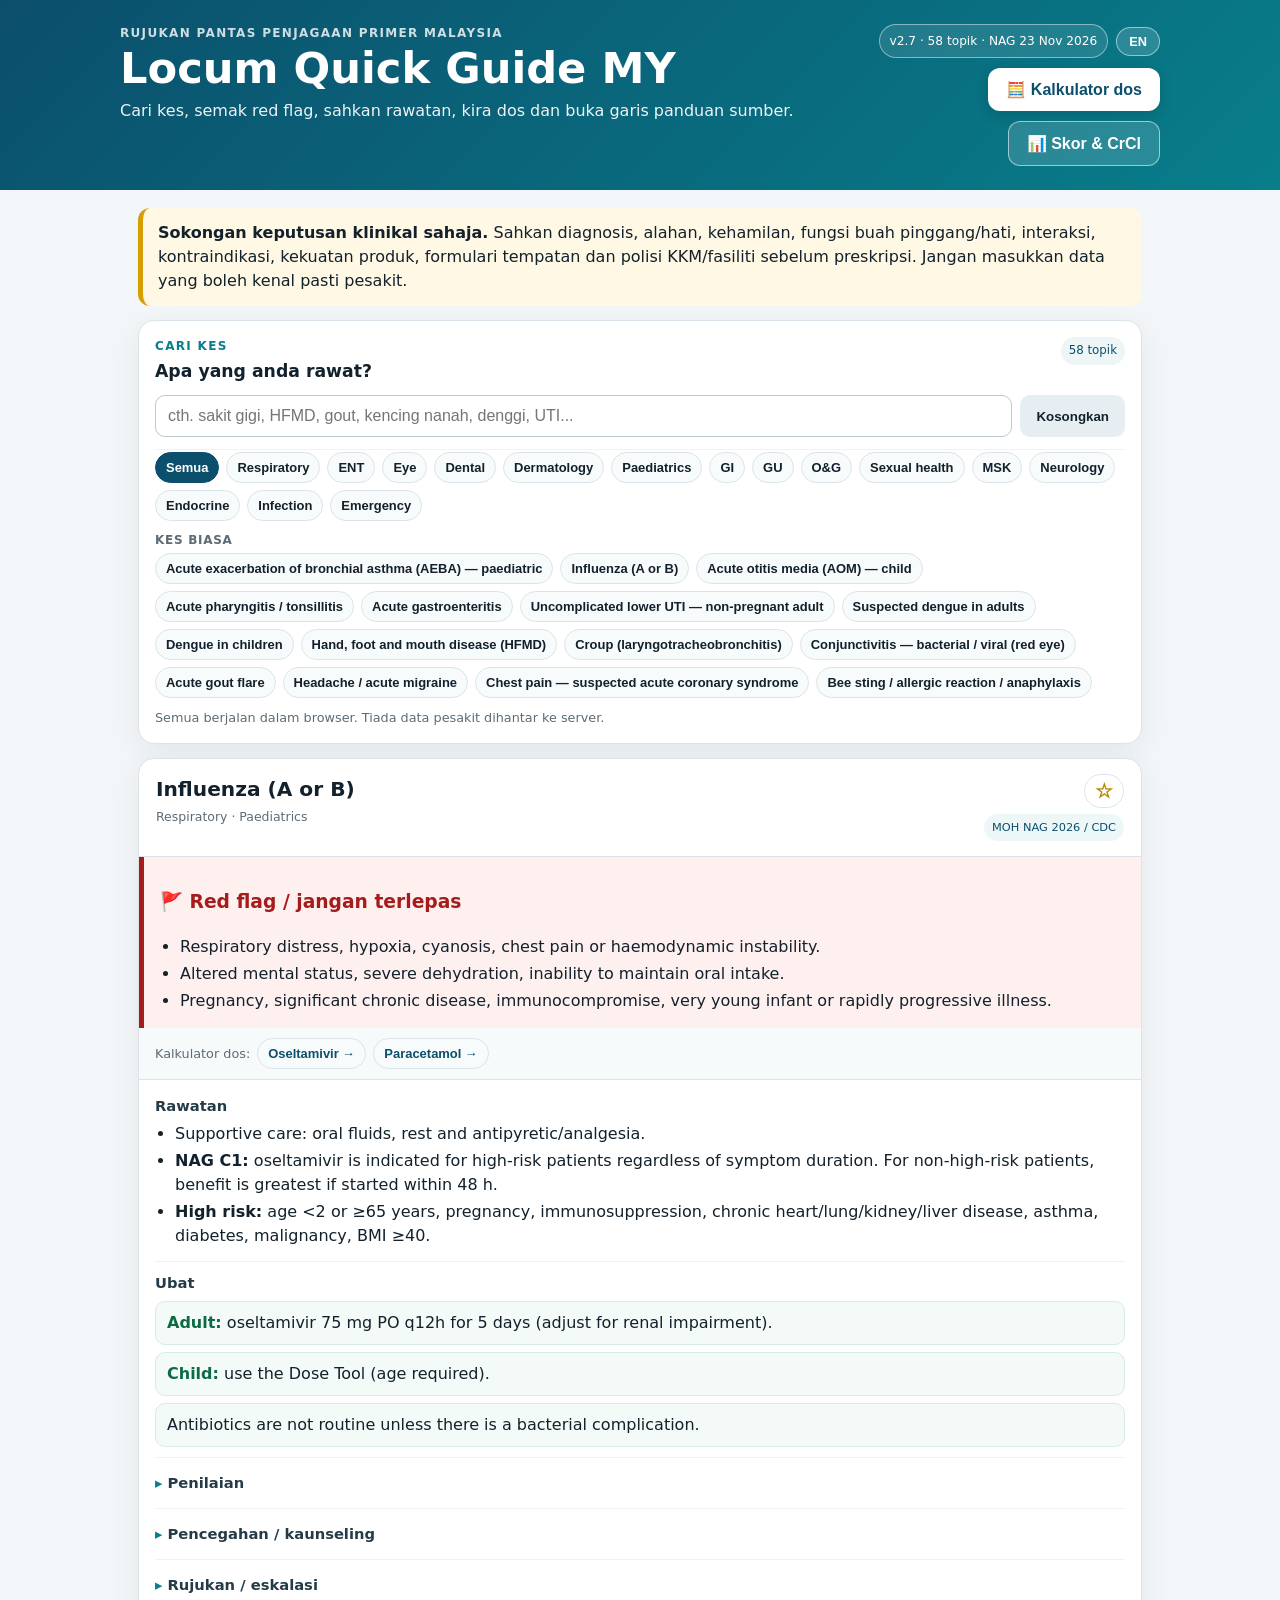
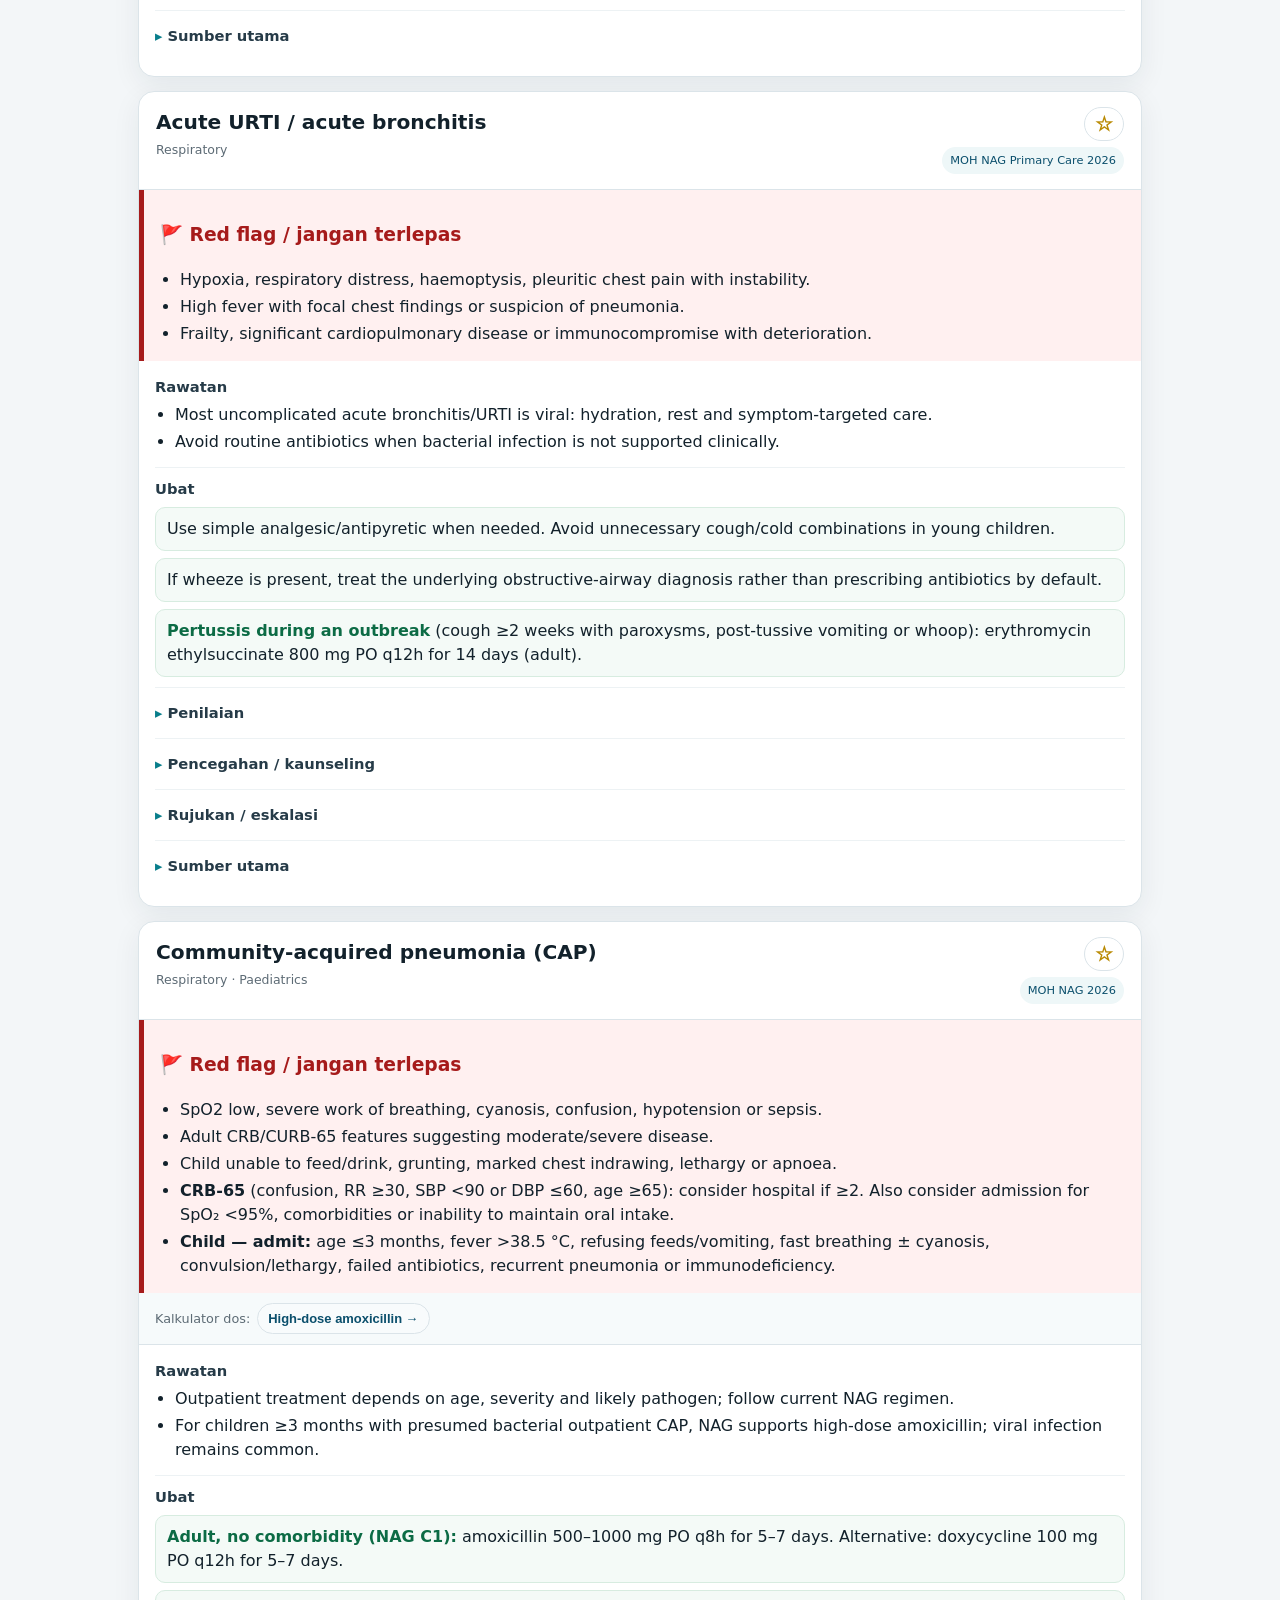
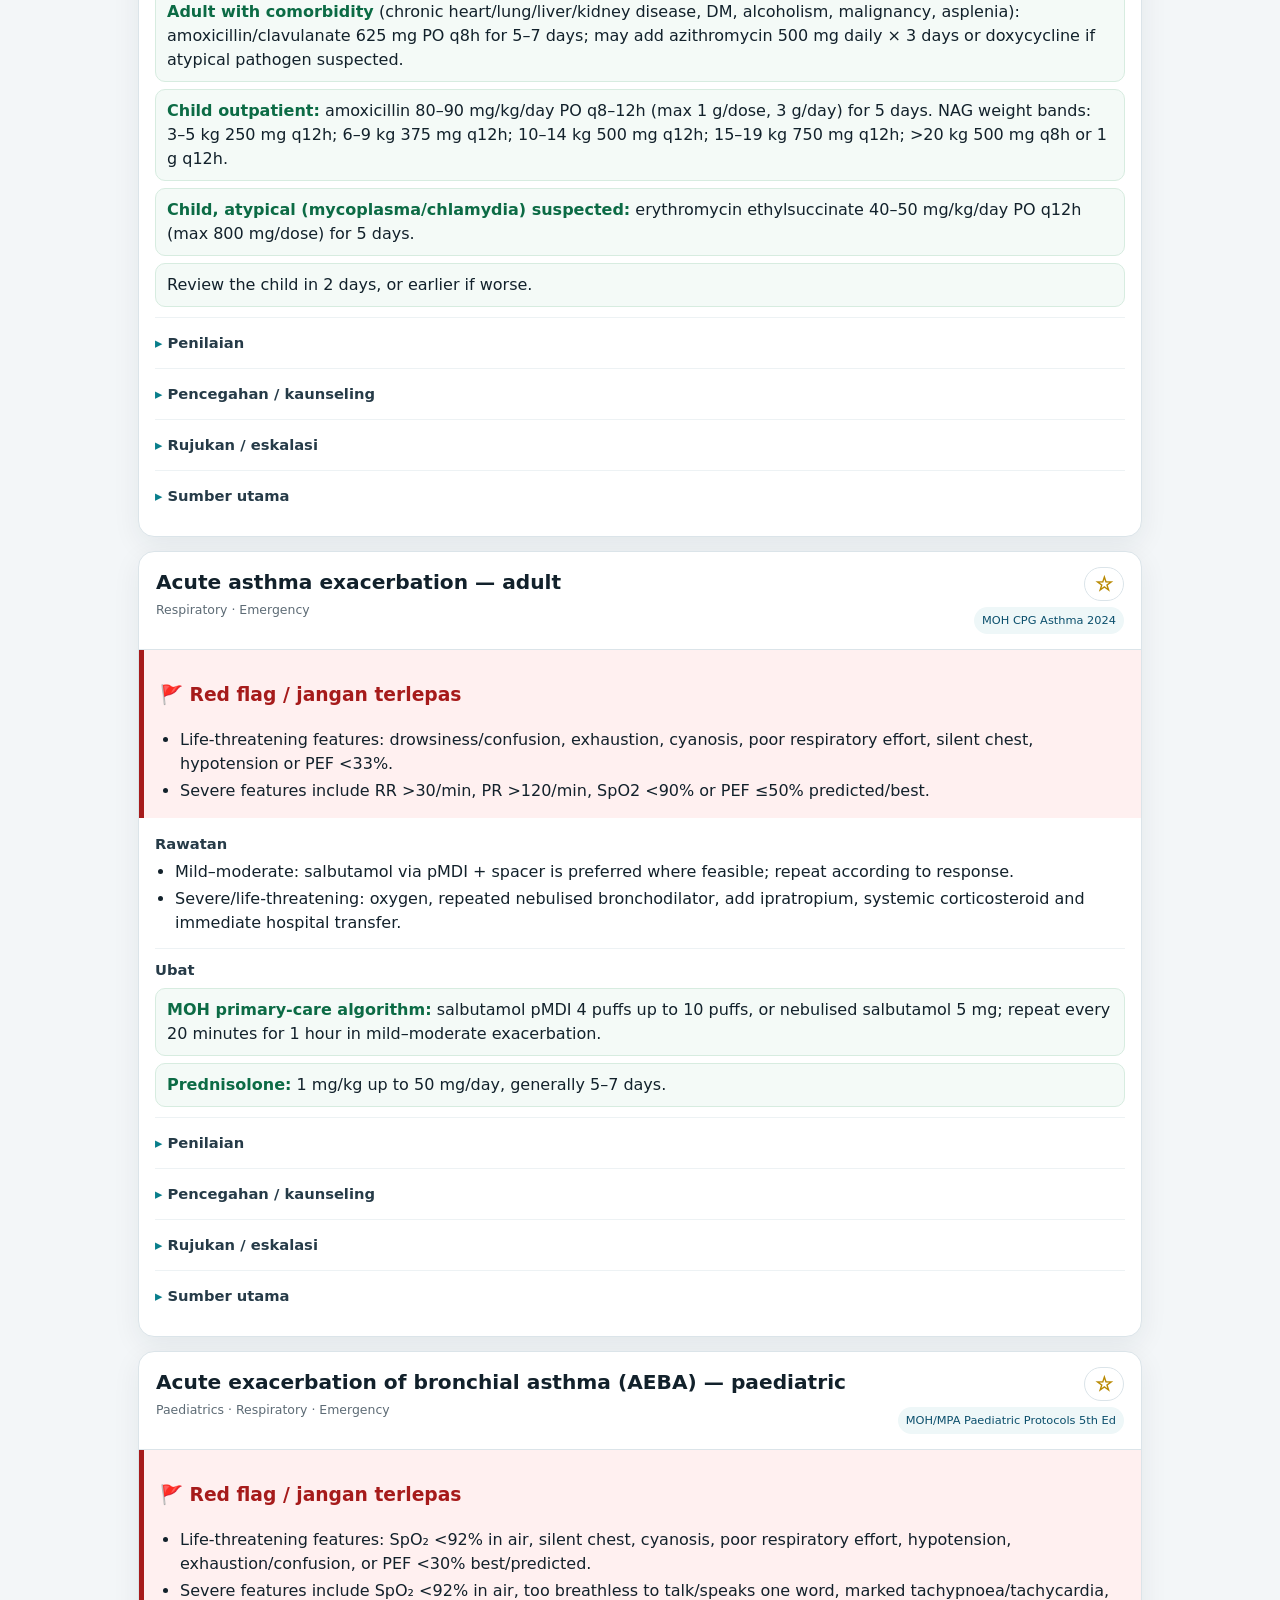
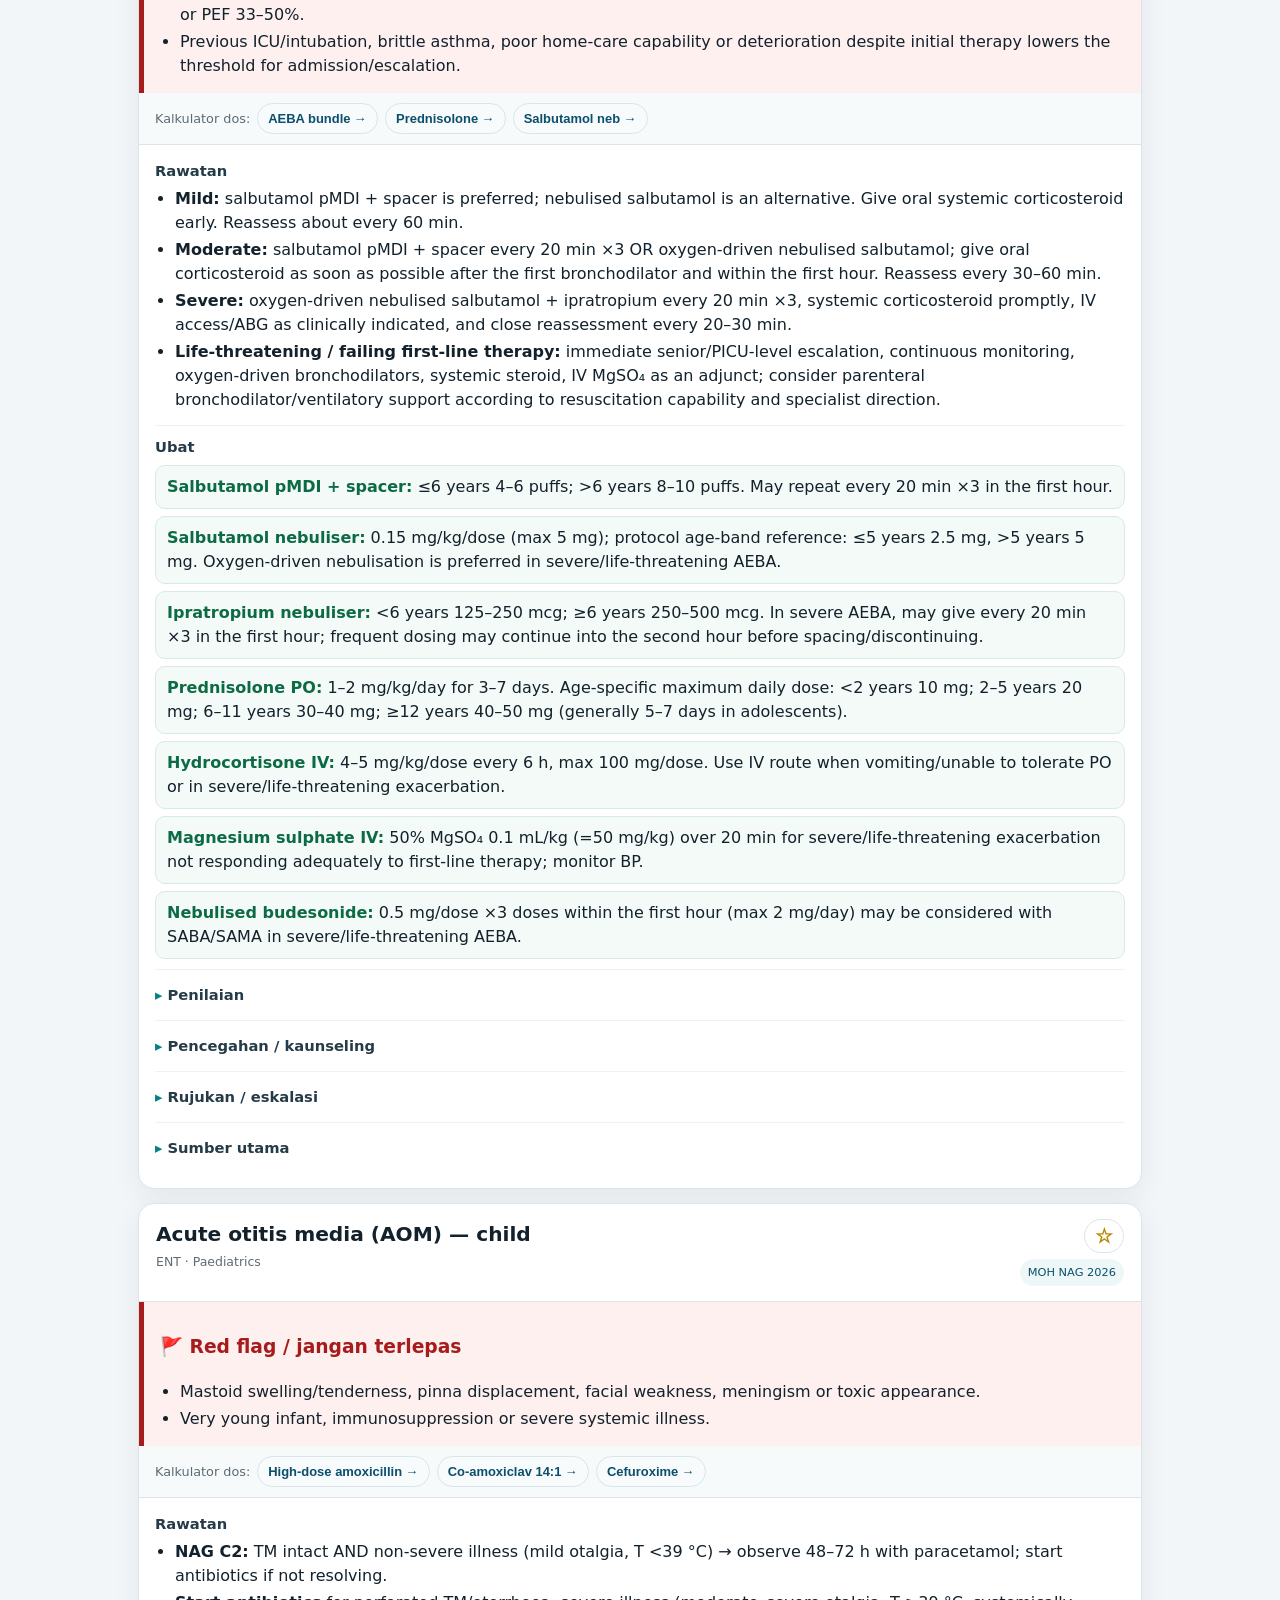
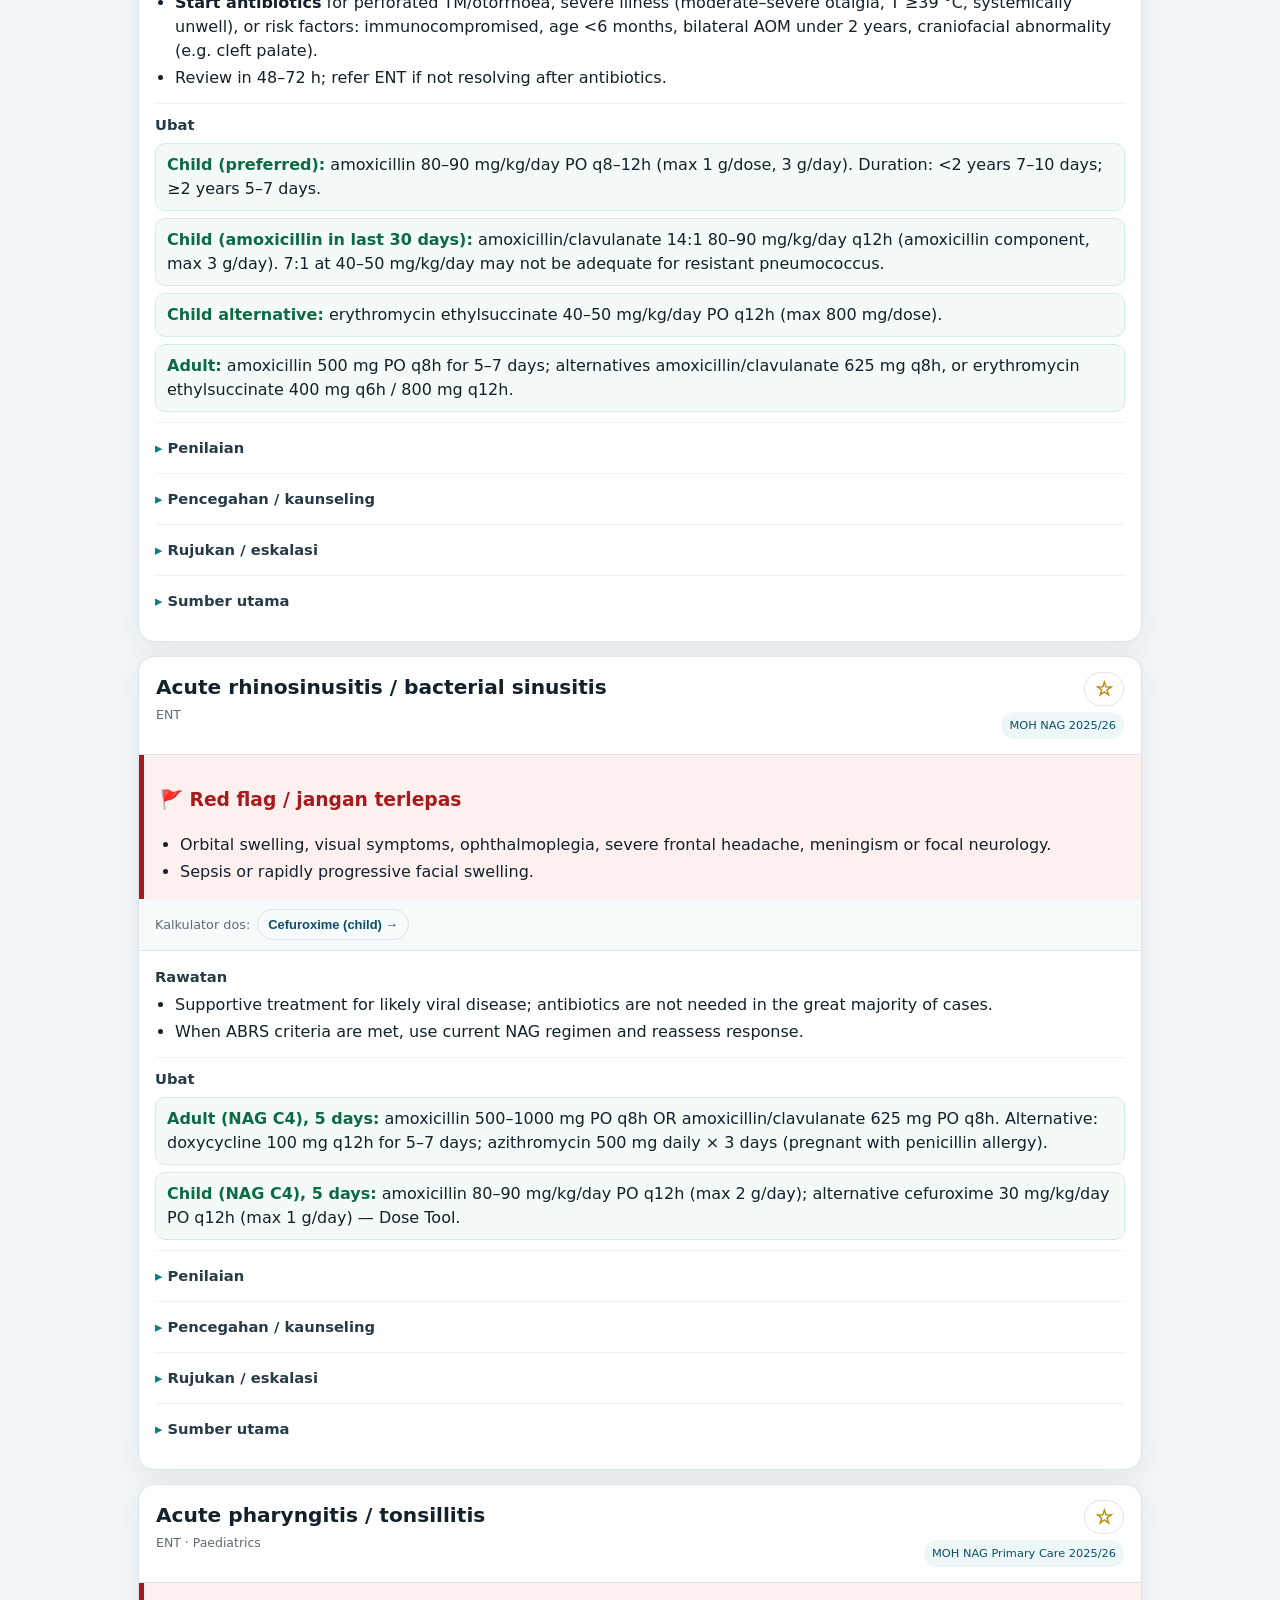
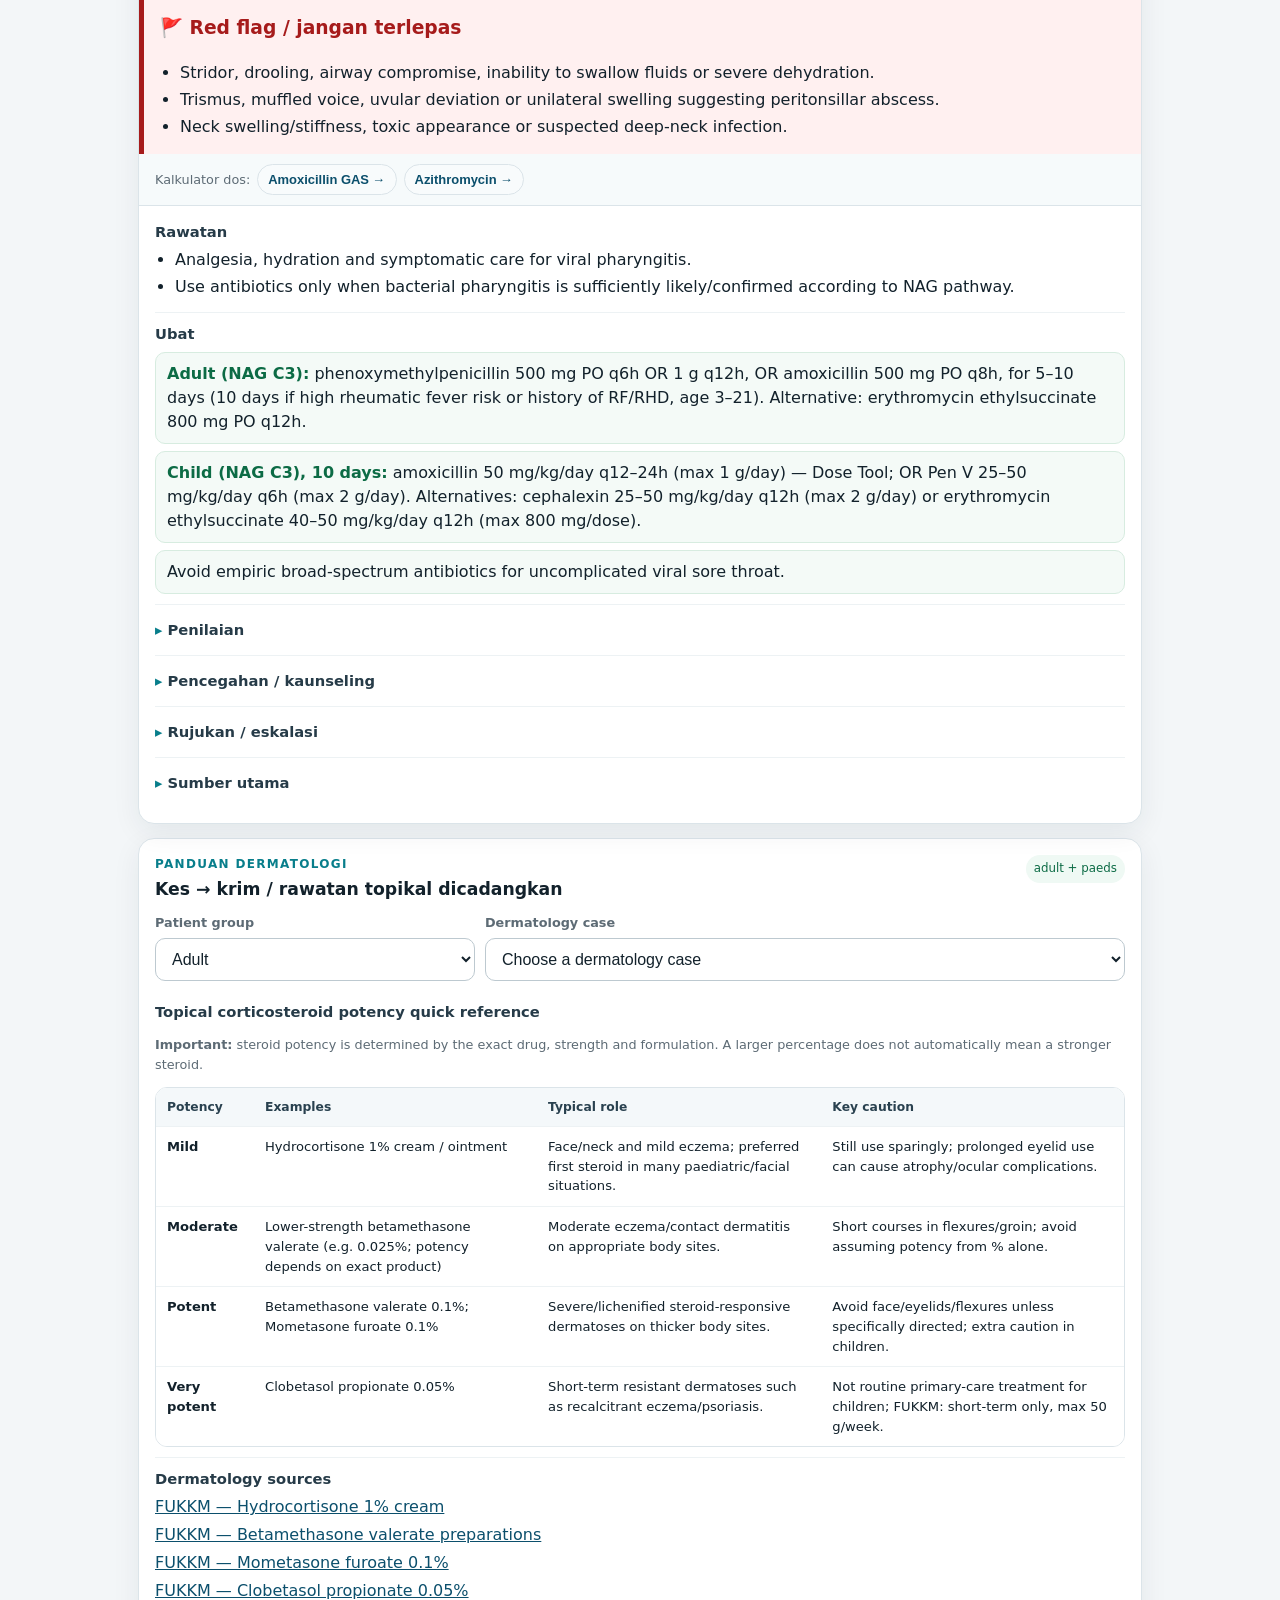
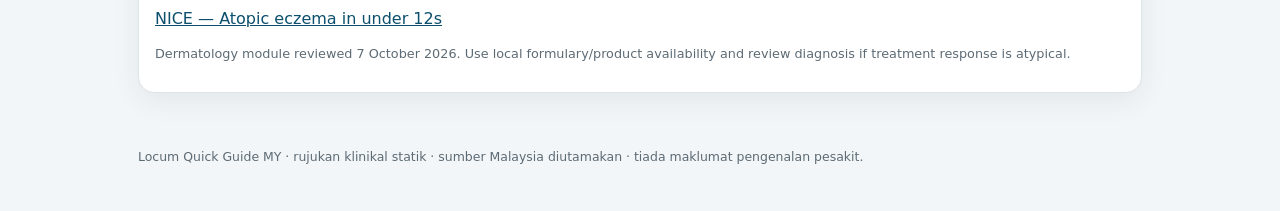
==== index.html @ e407f00e "v2.7: NAG re-check, 8 new topics, copy Rx, scores/CrCl, BM/EN, favourites - Re-check 15 older infect" ====
<!doctype html>
<html lang="en">
<head>
  <meta charset="utf-8" />
  <meta name="viewport" content="width=device-width,initial-scale=1,viewport-fit=cover" />
  <meta name="theme-color" content="#0b4f6c" />
  <title>Locum Quick Guide MY</title>
  <link rel="manifest" href="manifest.webmanifest" />
  <link rel="icon" href="icon.svg" type="image/svg+xml" />
  <link rel="apple-touch-icon" href="icon.svg" />
  <link rel="stylesheet" href="styles.css?v=2.7" />
</head>
<body>
  <header class="topbar">
    <div>
      <p class="eyebrow" data-i18n="eyebrow">Malaysia primary-care quick reference</p>
      <h1>Locum Quick Guide MY</h1>
      <p class="subtitle" data-i18n="subtitle">Search a case, scan red flags, confirm treatment, calculate selected doses, and open the source guideline.</p>
    </div>
    <div class="topbar-side">
      <div class="badge-row"><span class="review-badge" id="versionBadge">v2.7 · NAG-checked 23 Nov 2026</span><button id="langToggle" class="lang-toggle" type="button" data-i18n-aria="langLabel">EN</button></div>
      <button id="doseToggle" class="dose-toggle" type="button" aria-expanded="false" aria-controls="doseTools">🧮 Dose calculator</button>
      <button id="scoreToggle" class="dose-toggle secondary" type="button" aria-expanded="false" aria-controls="scoreTools">📊 Scores &amp; CrCl</button>
    </div>
  </header>

  <main class="shell">
    <section id="doseTools" class="tool-card hidden" aria-label="Dose calculators">
      <div class="section-title-row">
        <div>
          <p class="section-kicker" data-i18n="doseKicker">Dose tools</p>
          <h2 data-i18n="doseTitle">Selected paediatric / emergency calculators</h2>
        </div>
        <span class="safe-badge" data-i18n="diagLinked">diagnosis-linked</span>
      </div>

      <div class="tool-grid">
        <label>
          <span data-i18n="calculator">Calculator</span>
          <select id="doseToolSelect">
            <option value="" data-i18n="chooseCalc">Choose a calculator</option>
            <option value="paracetamol">Paracetamol — child</option>
            <option value="paracetamol-dengue">Paracetamol — child with dengue (10 mg/kg)</option>
            <option value="ibuprofen">Ibuprofen — child</option>
            <option value="oseltamivir">Oseltamivir treatment</option>
            <option value="adrenaline">IM adrenaline — anaphylaxis</option>
            <option value="amoxicillin-high">High-dose amoxicillin — AOM/CAP</option>
            <option value="coamox14">Co-amoxiclav 14:1 — AOM/selected paediatric pathways</option>
            <option value="augmentin228">Augmentin 228 mg/5 mL (200/28.5) — 7:1</option>
            <option value="coamox7">Co-amoxiclav 7:1 — selected paediatric pathways</option>
            <option value="amox-gas">Amoxicillin — GAS pharyngitis</option>
            <option value="azithro5">Azithromycin — 5-day paediatric regimen</option>
            <option value="cefuroxime">Cefuroxime — AOM/rhinosinusitis child</option>
            <option value="cephalexin">Cephalexin — paediatric UTI/SSTI</option>
            <option value="nitrofurantoin-uti">Nitrofurantoin — paediatric lower UTI</option>
            <option value="cloxacillin-ssti">Cloxacillin — mild paediatric SSTI</option>
            <option value="acyclovir-varicella">Acyclovir — paediatric varicella</option>
            <option value="dexamethasone-croup">Dexamethasone — croup</option>
            <option value="aeba-bundle">AEBA paediatric — full emergency dose bundle</option>
            <option value="prednisolone-asthma">Prednisolone — acute paediatric asthma</option>
            <option value="hydrocortisone-iv-asthma">Hydrocortisone IV — severe AEBA</option>
            <option value="salbutamol-neb">Salbutamol nebuliser — acute paediatric asthma</option>
            <option value="ipratropium-neb-asthma">Ipratropium nebuliser — severe AEBA</option>
            <option value="magnesium-iv-asthma">Magnesium sulphate IV — severe AEBA</option>
            <option value="budesonide-neb-asthma">Budesonide nebuliser — severe AEBA adjunct</option>
            <option value="ors-plan-b">ORS Plan B — some dehydration</option>
            <option value="maintenance-fluid">Maintenance fluid — Holliday-Segar</option>
            <option value="maintenance-deficit">Maintenance + dehydration deficit</option>
          </select>
        </label>
        <label>
          <span data-i18n="age">Age (years)</span>
          <input id="ageInput" type="number" min="0" step="0.01" inputmode="decimal" placeholder="e.g. 6 or 0.5" data-i18n-ph="agePh" />
        </label>
        <label>
          <span data-i18n="weight">Weight (kg)</span>
          <input id="weightInput" type="number" min="0" step="0.1" inputmode="decimal" placeholder="e.g. 15" data-i18n-ph="weightPh" />
        </label>
        <label>
          <span data-i18n="liquid">Other strength — active drug (mg / 5 mL)</span>
          <input id="concentrationInput" type="number" min="0" step="0.1" inputmode="decimal" placeholder="optional" data-i18n-ph="optional" />
        </label>
        <label>
          <span data-i18n="dehyd">Dehydration (%)</span>
          <input id="dehydrationInput" type="number" min="0" max="15" step="0.5" inputmode="decimal" placeholder="fluid deficit only" data-i18n-ph="dehydPh" />
        </label>
      </div>
      <div id="dosePanel" class="dose-panel hidden" aria-live="polite"></div>
      <p class="small tool-note" data-i18n="toolNote"></p>
    </section>

    <section id="scoreTools" class="tool-card hidden" aria-label="Scores and renal function"></section>

    <section class="warning">
      <strong data-i18n="warnTitle">Clinician decision-support only.</strong>
      <span data-i18n="warnBody">Verify diagnosis, allergy, pregnancy, renal/hepatic function, interactions, contraindications, product strength, local formulary and current MOH/facility policy before prescribing. Do not enter patient-identifiable data.</span>
    </section>

    <section class="search-card">
      <div class="section-title-row">
        <div>
          <p class="section-kicker" data-i18n="finderKicker">Case finder</p>
          <h2 data-i18n="finderTitle">What are you treating?</h2>
        </div>
        <span id="topicCount" class="count-badge"></span>
      </div>

      <div class="search-row">
        <input id="searchInput" type="search" autocomplete="off"
          placeholder="e.g. sakit gigi, HFMD, gout, kencing nanah, denggi, UTI..." data-i18n-ph="searchPh" />
        <button id="clearBtn" type="button" data-i18n="clear">Clear</button>
      </div>

      <div id="categoryFilters" class="chips category-chips" aria-label="Clinical categories"></div>
      <div id="favRow" class="chip-row hidden"><p class="row-label" data-i18n="favs">⭐ Favourites</p><div id="favChips" class="chips"></div></div>
      <div id="recentRow" class="chip-row hidden"><p class="row-label" data-i18n="recent">🕘 Recently viewed</p><div id="recentChips" class="chips"></div></div>
      <div class="chip-row"><p class="row-label" data-i18n="common">Common cases</p><div id="quickChips" class="chips" aria-label="Common cases"></div></div>
      <p class="privacy-note" data-i18n="privacy">Everything runs in the browser. No patient data is sent to a server.</p>
    </section>

    <section id="results" class="results results-top" aria-live="polite"></section>


    <section class="tool-card">
      <div class="section-title-row">
        <div>
          <p class="section-kicker" data-i18n="dermKicker">Dermatology quick guide</p>
          <h2 data-i18n="dermTitle">Case → suggested cream / topical treatment</h2>
        </div>
        <span class="safe-badge">adult + paeds</span>
      </div>

      <div class="derm-grid">
        <label>
          Patient group
          <select id="dermAgeGroup">
            <option value="adult">Adult</option>
            <option value="child">Paediatric</option>
          </select>
        </label>
        <label>
          Dermatology case
          <select id="dermCaseSelect">
            <option value="">Loading cases…</option>
          </select>
        </label>
      </div>

      <div id="dermAdvice" class="dose-panel hidden" aria-live="polite"></div>

      <div class="block">
        <h3>Topical corticosteroid potency quick reference</h3>
        <p class="small"><strong>Important:</strong> steroid potency is determined by the exact drug, strength and formulation. A larger percentage does not automatically mean a stronger steroid.</p>
        <div id="steroidPotencyTable"></div>
      </div>

      <div class="source-list derm-sources">
        <h3>Dermatology sources</h3>
        <a href="https://pharmacy.moh.gov.my/en/apps/fukkm?generic=hydrocortisone+1%25+cream" target="_blank" rel="noopener noreferrer">FUKKM — Hydrocortisone 1% cream</a>
        <a href="https://pharmacy.moh.gov.my/en/apps/fukkm?category=&generic=&indications=&page=6" target="_blank" rel="noopener noreferrer">FUKKM — Betamethasone valerate preparations</a>
        <a href="https://pharmacy.moh.gov.my/en/apps/fukkm/1000?page=35" target="_blank" rel="noopener noreferrer">FUKKM — Mometasone furoate 0.1%</a>
        <a href="https://pharmacy.moh.gov.my/en/apps/fukkm?page=12" target="_blank" rel="noopener noreferrer">FUKKM — Clobetasol propionate 0.05%</a>
        <a href="https://www.nice.org.uk/guidance/cg57/chapter/Recommendations" target="_blank" rel="noopener noreferrer">NICE — Atopic eczema in under 12s</a>
        <p class="small">Dermatology module reviewed 7 October 2026. Use local formulary/product availability and review diagnosis if treatment response is atypical.</p>
      </div>
    </section>

  </main>

  <footer>
    <p data-i18n="footer">Locum Quick Guide MY · static clinician reference · Malaysia-first sources · no patient-identifiable information.</p>
  </footer>

  <script src="i18n.js?v=2.7"></script>
  <script>window.LOCUM_CASES = [];</script>
  <script src="cases-respiratory.js?v=2.7"></script>
  <script src="cases-paeds-asthma.js?v=2.7"></script>
  <script src="cases-ent.js?v=2.7"></script>
  <script src="cases-acute.js?v=2.7"></script>
  <script src="cases-derm1.js?v=2.7"></script>
  <script src="cases-derm2.js?v=2.7"></script>
  <script src="cases-msk.js?v=2.7"></script>
  <script src="cases-locum2.js?v=2.7"></script>
  <script src="cases-locum3.js?v=2.7"></script>
  <script src="cases-review2026.js?v=2.7"></script>
  <script src="scores.js?v=2.7"></script>
  <script src="app.js?v=2.7"></script>
  <script src="derm-guide.js?v=2.7"></script>
  <script>
    if ("serviceWorker" in navigator) {
      window.addEventListener("load", () => navigator.serviceWorker.register("./sw.js").catch(() => {}));
    }
  </script>
</body>
</html>
---- styles.css ----
:root{
  --bg:#f3f6f8;--card:#fff;--ink:#12212b;--muted:#5d6b75;--brand:#0b4f6c;
  --brand2:#087e8b;--danger:#a61b1b;--dangerbg:#fff0f0;--amber:#8a5a00;
  --amberbg:#fff8e5;--line:#dbe4e9;--ok:#0c6b45;--okbg:#eff9f4;
  --shadow:0 8px 28px rgba(20,45,60,.07)
}
*{box-sizing:border-box}
html{scroll-behavior:smooth}
body{margin:0;font-family:Inter,ui-sans-serif,system-ui,-apple-system,BlinkMacSystemFont,"Segoe UI",sans-serif;background:var(--bg);color:var(--ink);line-height:1.5}
.topbar{padding:24px max(18px,calc((100vw - 1040px)/2));background:linear-gradient(135deg,var(--brand),var(--brand2));color:white;display:flex;gap:24px;justify-content:space-between;align-items:flex-start}
.eyebrow,.section-kicker{font-size:.75rem;text-transform:uppercase;letter-spacing:.11em;font-weight:800;margin:0 0 4px}
.eyebrow{opacity:.8}
h1{font-size:clamp(1.8rem,4vw,2.7rem);line-height:1.05;margin:0}
.subtitle{margin:8px 0 0;max-width:720px;opacity:.93}
.review-badge{white-space:nowrap;font-size:.76rem;border:1px solid rgba(255,255,255,.45);border-radius:999px;padding:7px 10px;background:rgba(255,255,255,.1)}
.shell{max-width:1040px;margin:0 auto;padding:18px}
.warning{background:var(--amberbg);border-left:5px solid #d69e00;padding:13px 15px;border-radius:12px;margin-bottom:14px}
.search-card,.tool-card,.case-card,.dose-panel{background:var(--card);border:1px solid var(--line);border-radius:16px;box-shadow:var(--shadow)}
.search-card,.tool-card{padding:16px;margin-bottom:14px}
.section-title-row{display:flex;align-items:flex-start;justify-content:space-between;gap:12px;margin-bottom:10px}
.section-title-row h2{font-size:1.08rem;margin:0}.section-kicker{color:var(--brand2)}
.count-badge,.safe-badge{font-size:.74rem;border-radius:999px;padding:5px 8px;background:#edf5f7;color:var(--brand);white-space:nowrap}
.safe-badge{background:var(--okbg);color:var(--ok)}
.search-row{display:grid;grid-template-columns:1fr auto;gap:8px}
input,select{width:100%;border:1px solid #bdc9d0;border-radius:10px;padding:11px 12px;font-size:1rem;background:white;color:var(--ink)}
input:focus,select:focus{outline:3px solid rgba(8,126,139,.15);border-color:var(--brand2)}
button{border:0;border-radius:10px;padding:0 16px;font-weight:750;background:#e7eef2;color:var(--ink);cursor:pointer}
button:hover{filter:brightness(.98)}
.chips{display:flex;flex-wrap:wrap;gap:7px;margin-top:12px}
.category-chips{padding-top:2px;border-top:1px solid #edf2f4}
.chip{border:1px solid var(--line);background:#f8fbfc;padding:7px 10px;border-radius:999px;font-size:.81rem;cursor:pointer}
.chip.active{background:var(--brand);color:#fff;border-color:var(--brand)}
.privacy-note,.small{font-size:.8rem;color:var(--muted)}.privacy-note{margin:10px 0 0}
.tool-grid{display:grid;grid-template-columns:1.5fr 1fr 1fr 1fr;gap:10px}
.tool-grid label{font-size:.8rem;font-weight:750;color:var(--muted)}
.tool-grid input,.tool-grid select{margin-top:5px}
.dose-panel{padding:14px 16px;margin-top:12px;border-left:5px solid var(--brand2);box-shadow:none}
.dose-panel h3{margin:0 0 7px}.dose-answer{font-size:1.05rem;font-weight:750;margin:0 0 4px}.dose-caution{margin:7px 0 0;color:var(--danger);font-size:.82rem}
.tool-note{margin:9px 0 0}.hidden{display:none}
.results{display:grid;gap:14px}.case-card{overflow:hidden}
.case-head{padding:15px 17px;border-bottom:1px solid var(--line);display:flex;justify-content:space-between;gap:14px;align-items:flex-start}
.case-head h2{margin:0;font-size:1.26rem}.case-head .category{font-size:.78rem;color:var(--muted);margin-top:3px}
.evidence{font-size:.71rem;border-radius:999px;padding:5px 8px;background:#eef7f8;color:var(--brand);white-space:nowrap}
.redflags{background:var(--dangerbg);border-left:5px solid var(--danger);padding:12px 16px}.redflags h3{color:var(--danger)}
.case-body{padding:5px 16px 15px}.block{padding:10px 0;border-bottom:1px solid #edf2f4}.block:last-child{border-bottom:0}
.block h3{font-size:.92rem;margin:0 0 5px;color:#263b48}ul{margin:5px 0 0;padding-left:20px}li{margin:3px 0}
.med{background:#f4faf7;border:1px solid #d7ece0;border-radius:10px;padding:9px 11px;margin-top:7px}.med strong{color:var(--ok)}
.source-list a{display:block;color:var(--brand);margin:4px 0;word-break:break-word}.source-list a:hover{text-decoration-thickness:2px}
.empty{background:white;border:1px dashed #b8c8d1;border-radius:14px;padding:22px;text-align:center;color:var(--muted)}
footer{max-width:1040px;margin:0 auto;padding:10px 18px 32px;color:var(--muted);font-size:.78rem}
@media (max-width:780px){.tool-grid{grid-template-columns:1fr 1fr}.topbar{display:block;padding-top:20px}.review-badge{display:inline-block;margin-top:12px}}
@media (max-width:520px){.tool-grid{grid-template-columns:1fr}.case-head{display:block}.evidence{display:inline-block;margin-top:8px}.search-row{grid-template-columns:1fr}.search-row button{padding:10px}.section-title-row{display:block}.count-badge,.safe-badge{display:inline-block;margin-top:6px}}

.derm-grid{display:grid;grid-template-columns:1fr 2fr;gap:10px;margin-bottom:10px}
.derm-grid label{font-size:.8rem;font-weight:750;color:var(--muted)}
.derm-grid select{margin-top:5px}
.table-scroll{overflow-x:auto;border:1px solid var(--line);border-radius:12px}
.clinical-table{width:100%;border-collapse:collapse;min-width:760px;background:#fff}
.clinical-table th,.clinical-table td{text-align:left;vertical-align:top;padding:10px 11px;border-bottom:1px solid #edf2f4;font-size:.82rem}
.clinical-table th{background:#f4f8fa;color:#29414f;font-size:.77rem}
.clinical-table tr:last-child td{border-bottom:0}
.derm-sources{padding-top:10px}
.derm-sources h3{font-size:.92rem;margin:0 0 5px;color:#263b48}
@media (max-width:640px){.derm-grid{grid-template-columns:1fr}}

.case-tools{display:flex;flex-wrap:wrap;align-items:center;gap:7px;padding:10px 16px;border-bottom:1px solid var(--line);background:#f6fafb}
.case-tools .chip{margin:0;color:var(--brand);font-weight:700}
.dose-warn{background:var(--amberbg);color:var(--amber);border-radius:8px;padding:7px 10px;margin:0 0 8px;font-weight:700;font-size:.88rem}
.results-top{margin-bottom:14px}

.topbar-side{display:flex;flex-direction:column;align-items:flex-end;gap:10px}
.dose-toggle{background:#fff;color:var(--brand);font-size:1rem;padding:12px 18px;border-radius:12px;box-shadow:0 4px 14px rgba(0,0,0,.15);white-space:nowrap}
.dose-toggle[aria-expanded="true"]{background:#ffe8a3;color:#5b3d00}
#doseTools{scroll-margin-top:12px}
@media (max-width:780px){.topbar-side{flex-direction:row;flex-wrap:wrap;align-items:center;margin-top:12px}.topbar-side .review-badge{margin-top:0}.dose-toggle{width:100%}}

.syrup-table{margin:10px 0 6px}
.syrup-table td,.syrup-table th{font-size:.95rem}
.ml-big{font-size:1.12rem;color:var(--brand)}
.freq-line{margin:6px 0 2px;font-size:.95rem}
.syrup-table td:nth-child(2){white-space:nowrap}
.syrup-table td,.syrup-table th{padding:8px 7px}
.syrup-table td:first-child{font-size:.85rem}
.dose-answer .small{font-weight:400}
.unv{color:var(--amber);font-weight:800}
@media (max-width:420px){.syrup-table td,.syrup-table th{padding:7px 5px}.syrup-table th{font-size:.8rem}.ml-big{font-size:1.02rem}}
/* v2.7 */
.badge-row{display:flex;gap:8px;align-items:center}
.lang-toggle{background:rgba(255,255,255,.15);color:#fff;border:1px solid rgba(255,255,255,.5);border-radius:999px;padding:6px 12px;font-size:.8rem}
.dose-toggle.secondary{background:rgba(255,255,255,.14);color:#fff;border:1px solid rgba(255,255,255,.55);box-shadow:none}
.dose-toggle.secondary[aria-expanded="true"]{background:#ffe8a3;color:#5b3d00}
.chip-row{margin-top:10px}.chip-row .chips{margin-top:4px}
.row-label{margin:0;font-size:.75rem;font-weight:800;color:var(--muted);text-transform:uppercase;letter-spacing:.06em}
.head-side{display:flex;flex-direction:column;align-items:flex-end;gap:6px}
.star{background:none;border:1px solid var(--line);border-radius:999px;font-size:1.25rem;line-height:1;padding:6px 10px;color:#b98900}
.star.on{background:#fff6d6;border-color:#e6c25a}
details.fold>summary{cursor:pointer;font-weight:800;font-size:.92rem;color:#263b48;padding:4px 0;list-style:none}
details.fold>summary::-webkit-details-marker{display:none}
details.fold>summary::before{content:"▸ ";color:var(--brand2)}
details.fold[open]>summary::before{content:"▾ "}
.rx-copy{font-size:.78rem;padding:7px 9px;border:1px solid var(--line);background:#f4f8fa;white-space:nowrap}
.rx-copy.done{background:var(--okbg);color:var(--ok);border-color:#bfe3cf}
.prac{font-size:.78rem;color:var(--muted);font-weight:600}
.score-box{border-top:1px solid var(--line);padding:12px 0}
.score-box h3{margin:0 0 8px;font-size:1rem}
.score-grid{grid-template-columns:repeat(4,1fr)}
.checks{display:grid;gap:6px;margin:6px 0}
.check{display:flex;gap:10px;align-items:flex-start;font-size:.92rem;padding:8px 10px;border:1px solid var(--line);border-radius:10px;background:#fbfdfe}
.check input{width:20px;height:20px;margin:1px 0 0;flex:none}
.score-notes{margin:6px 0}
@media (max-width:780px){.score-grid{grid-template-columns:1fr 1fr}.badge-row{width:100%}}
@media (max-width:520px){.score-grid{grid-template-columns:1fr}.case-head{display:flex}.head-side{flex-direction:column}}
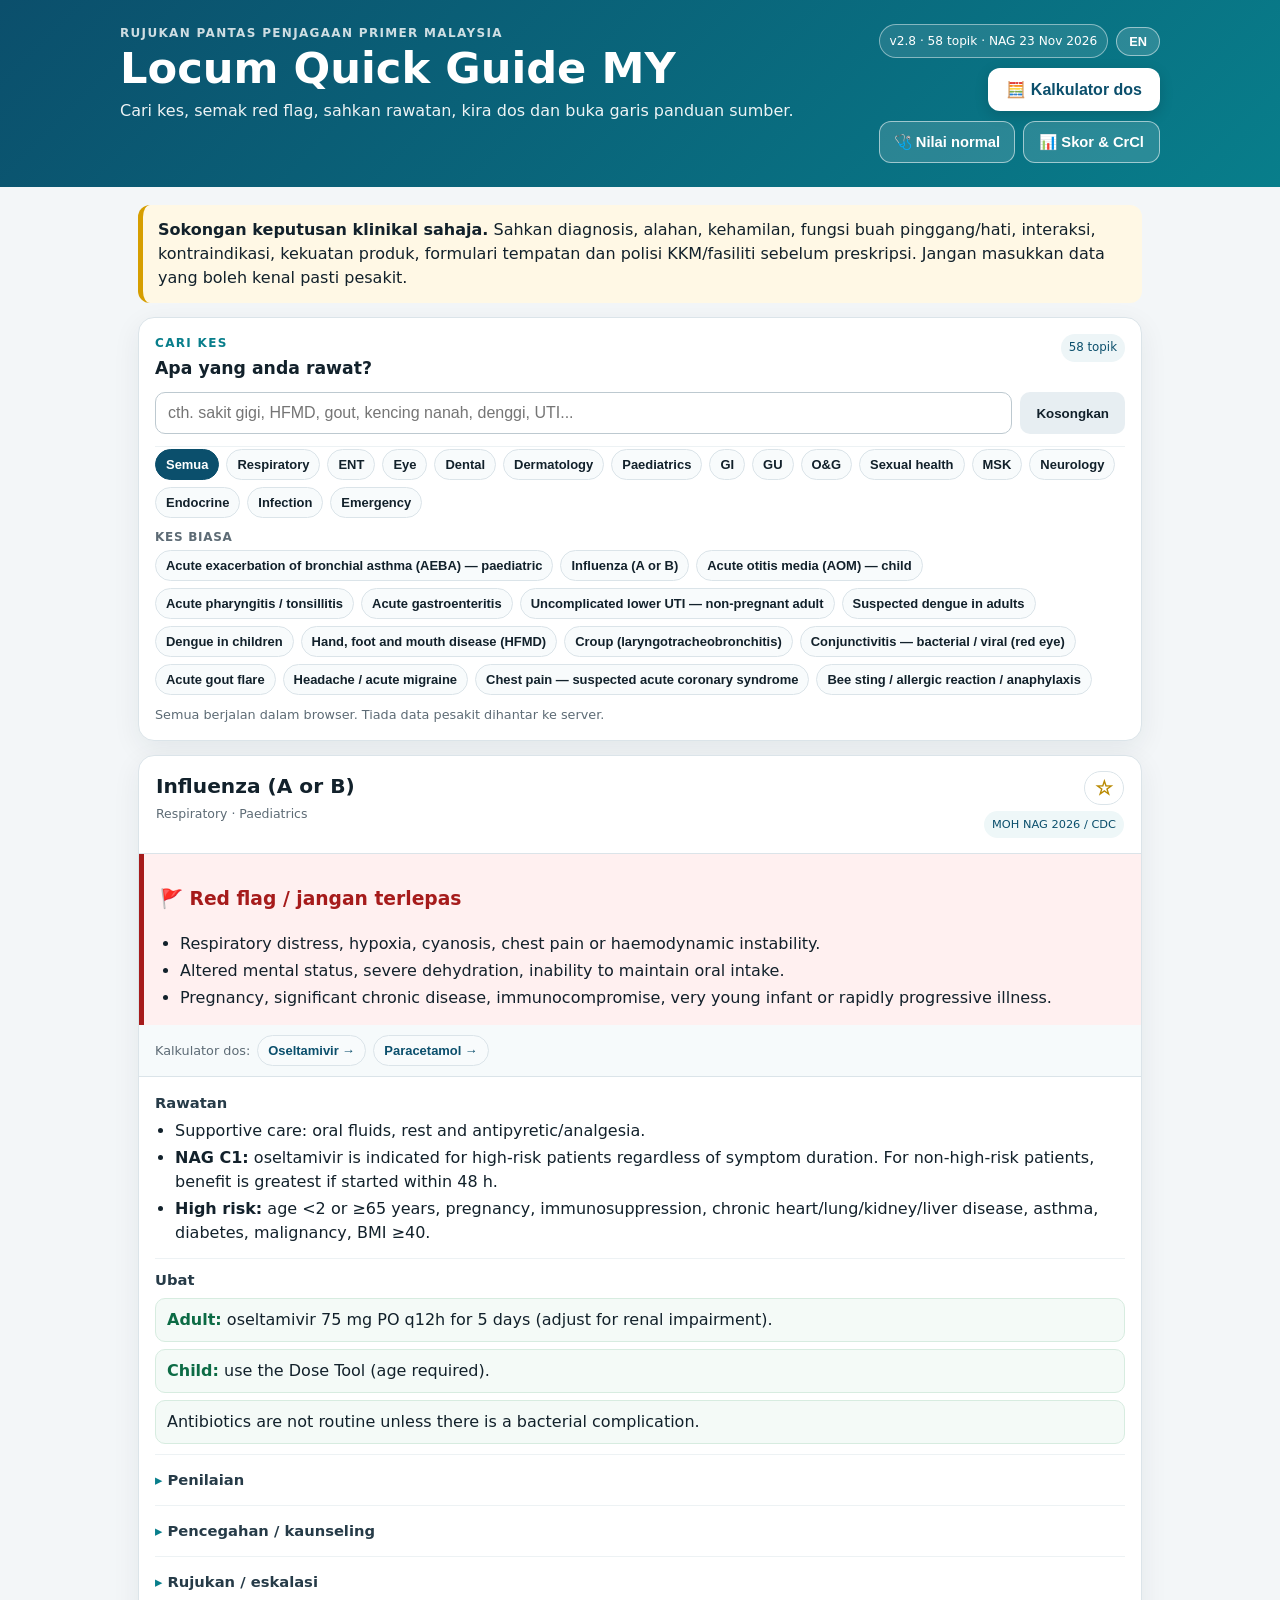
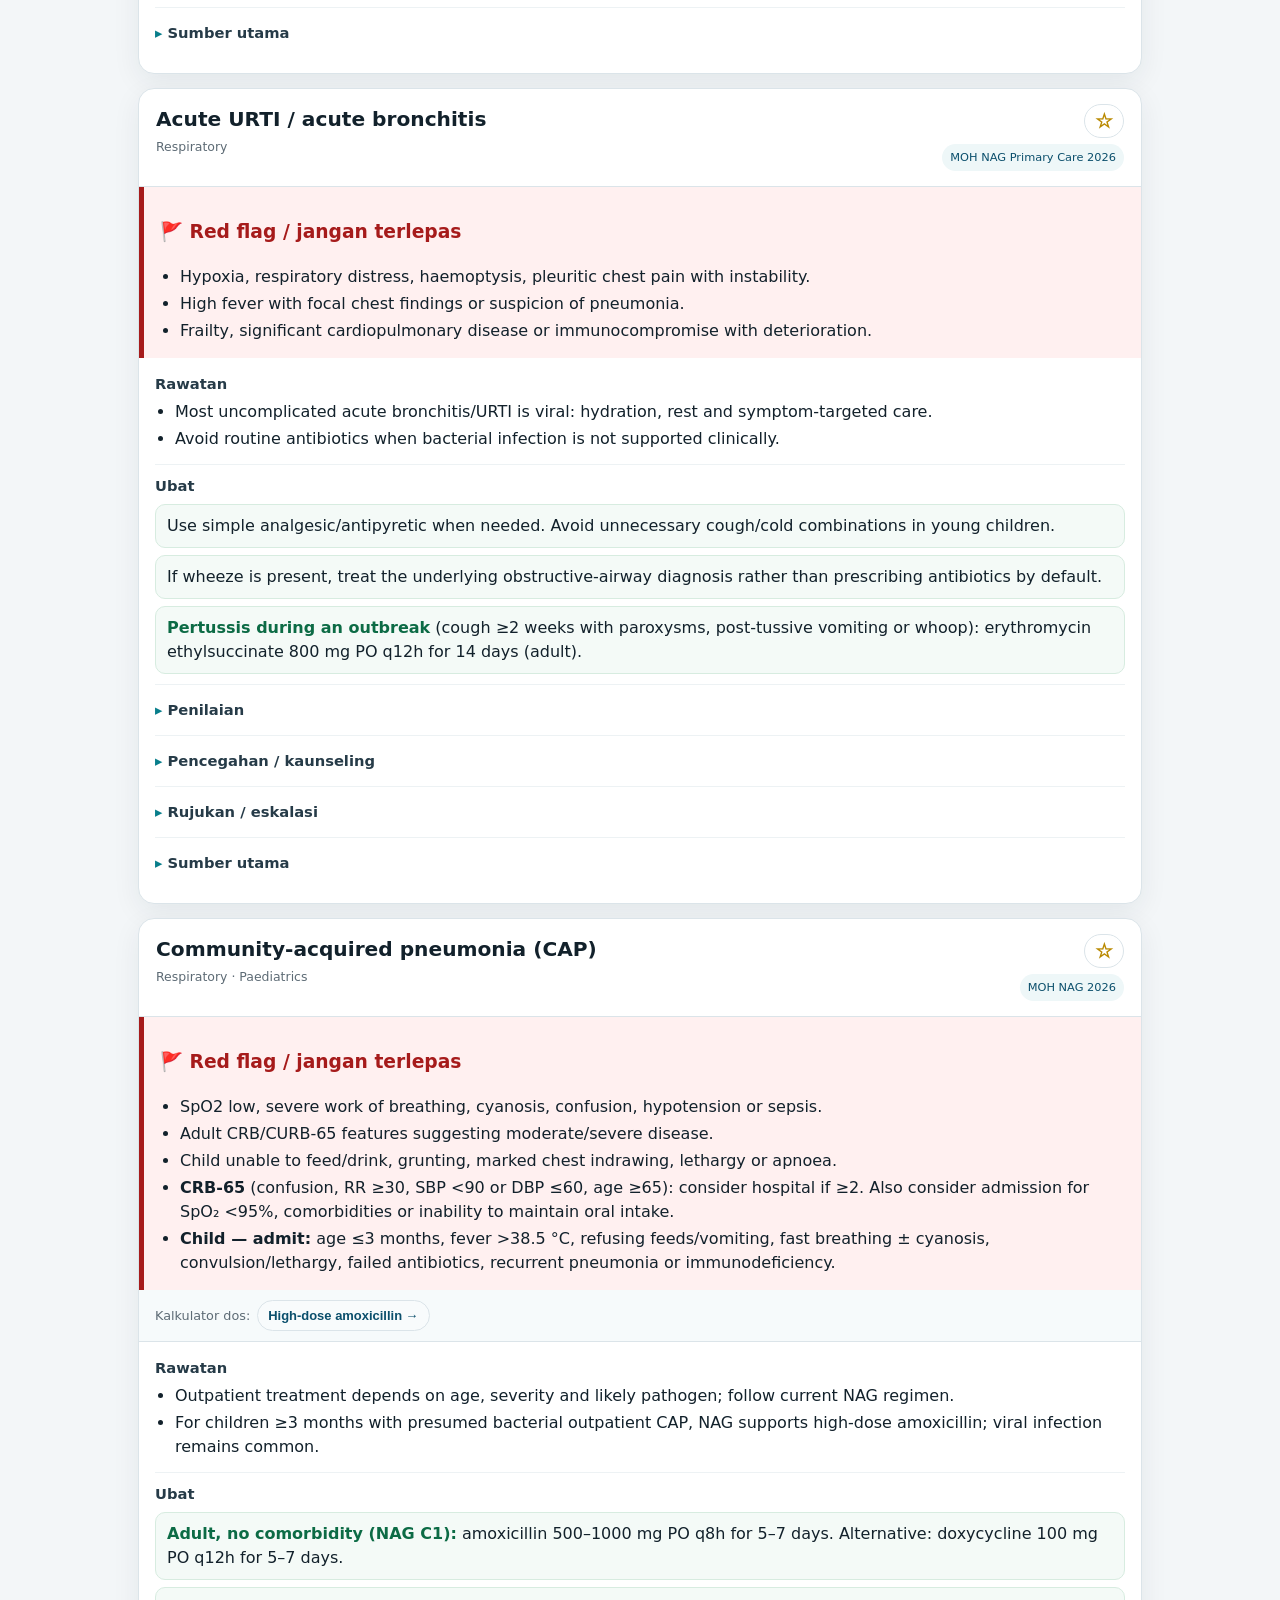
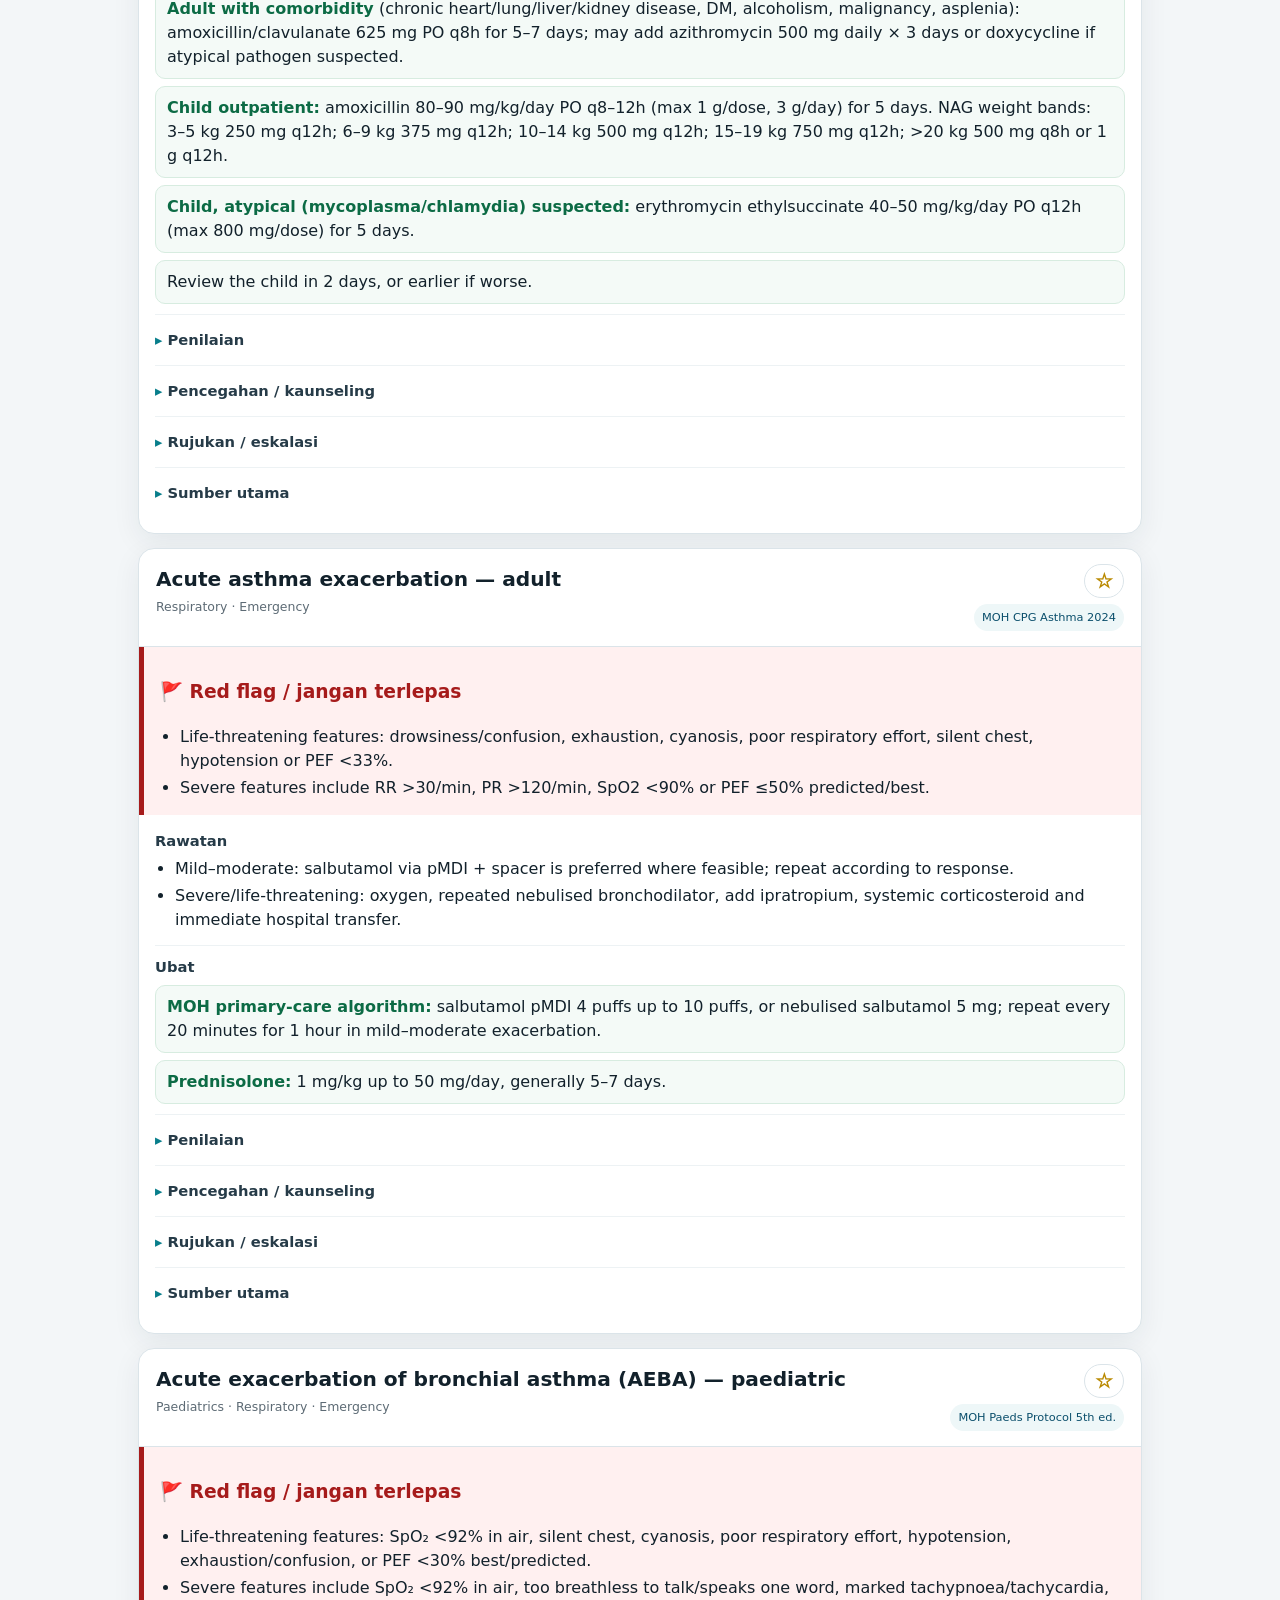
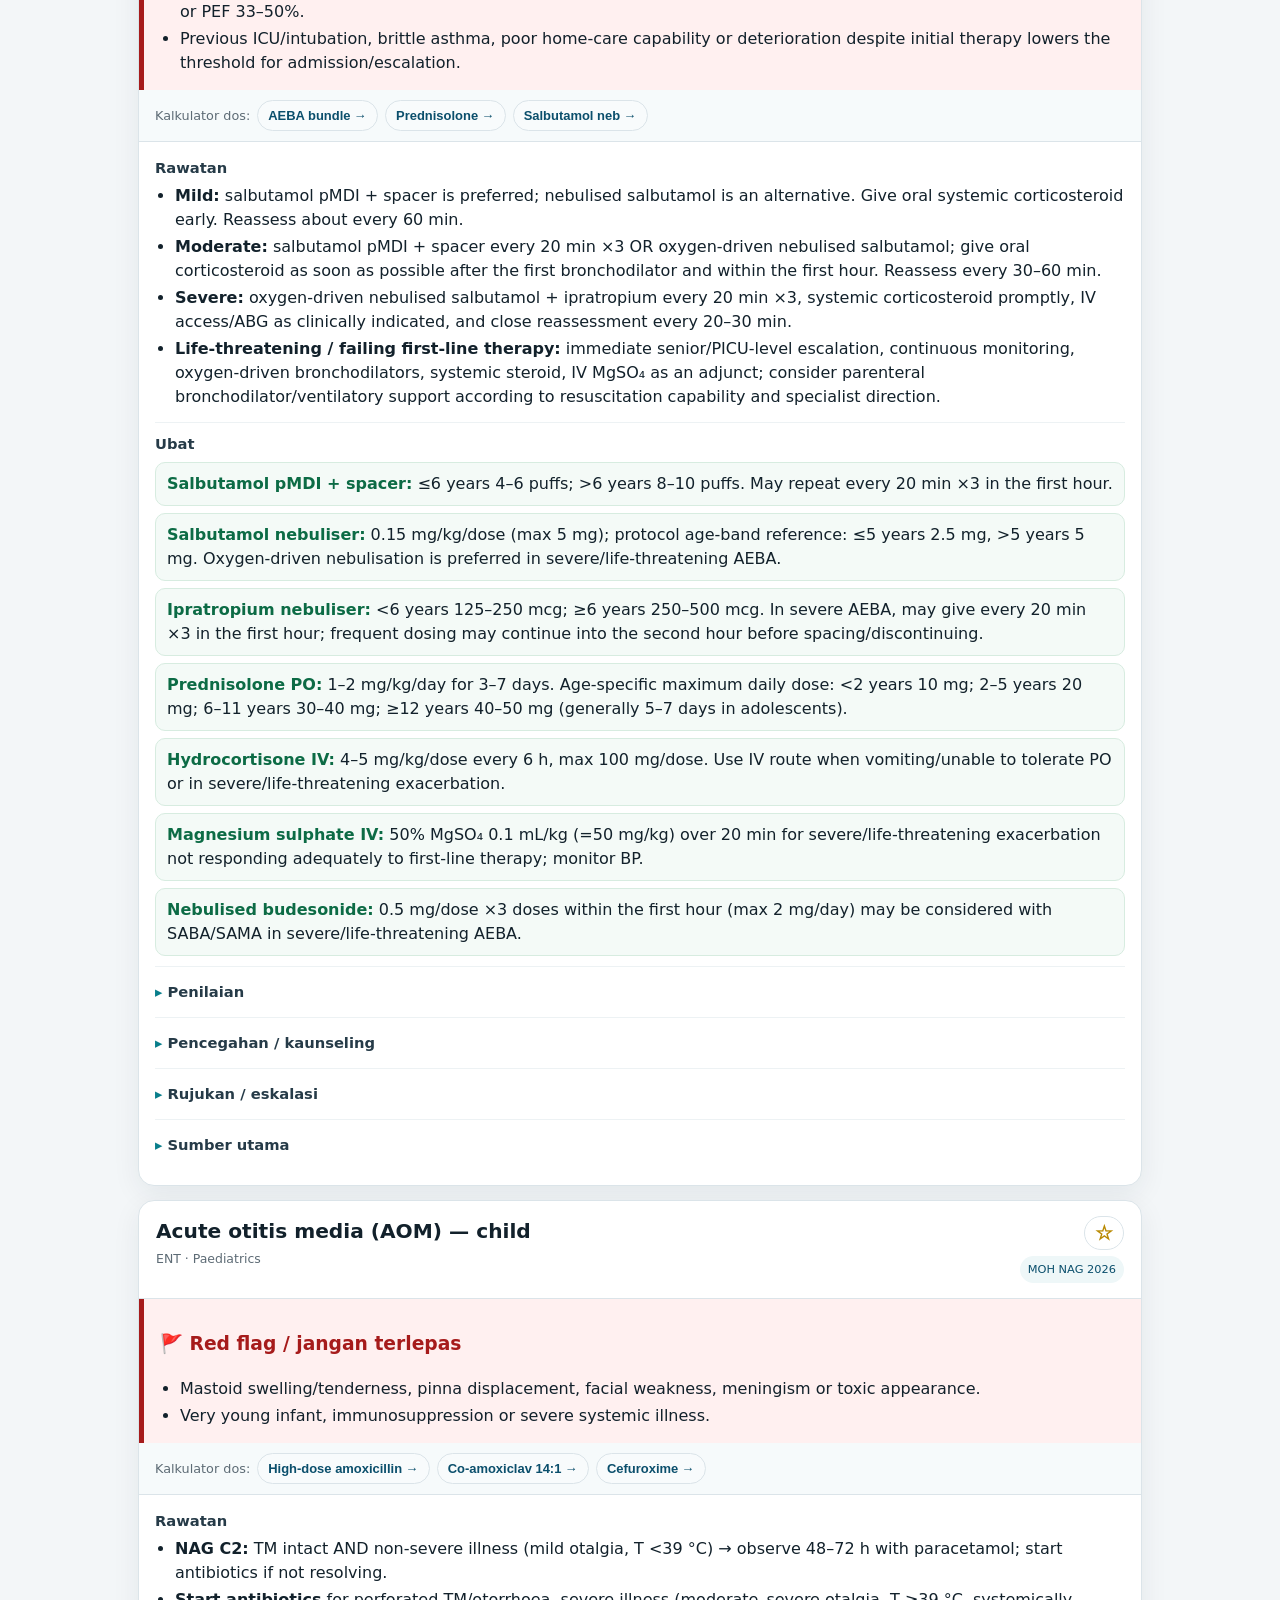
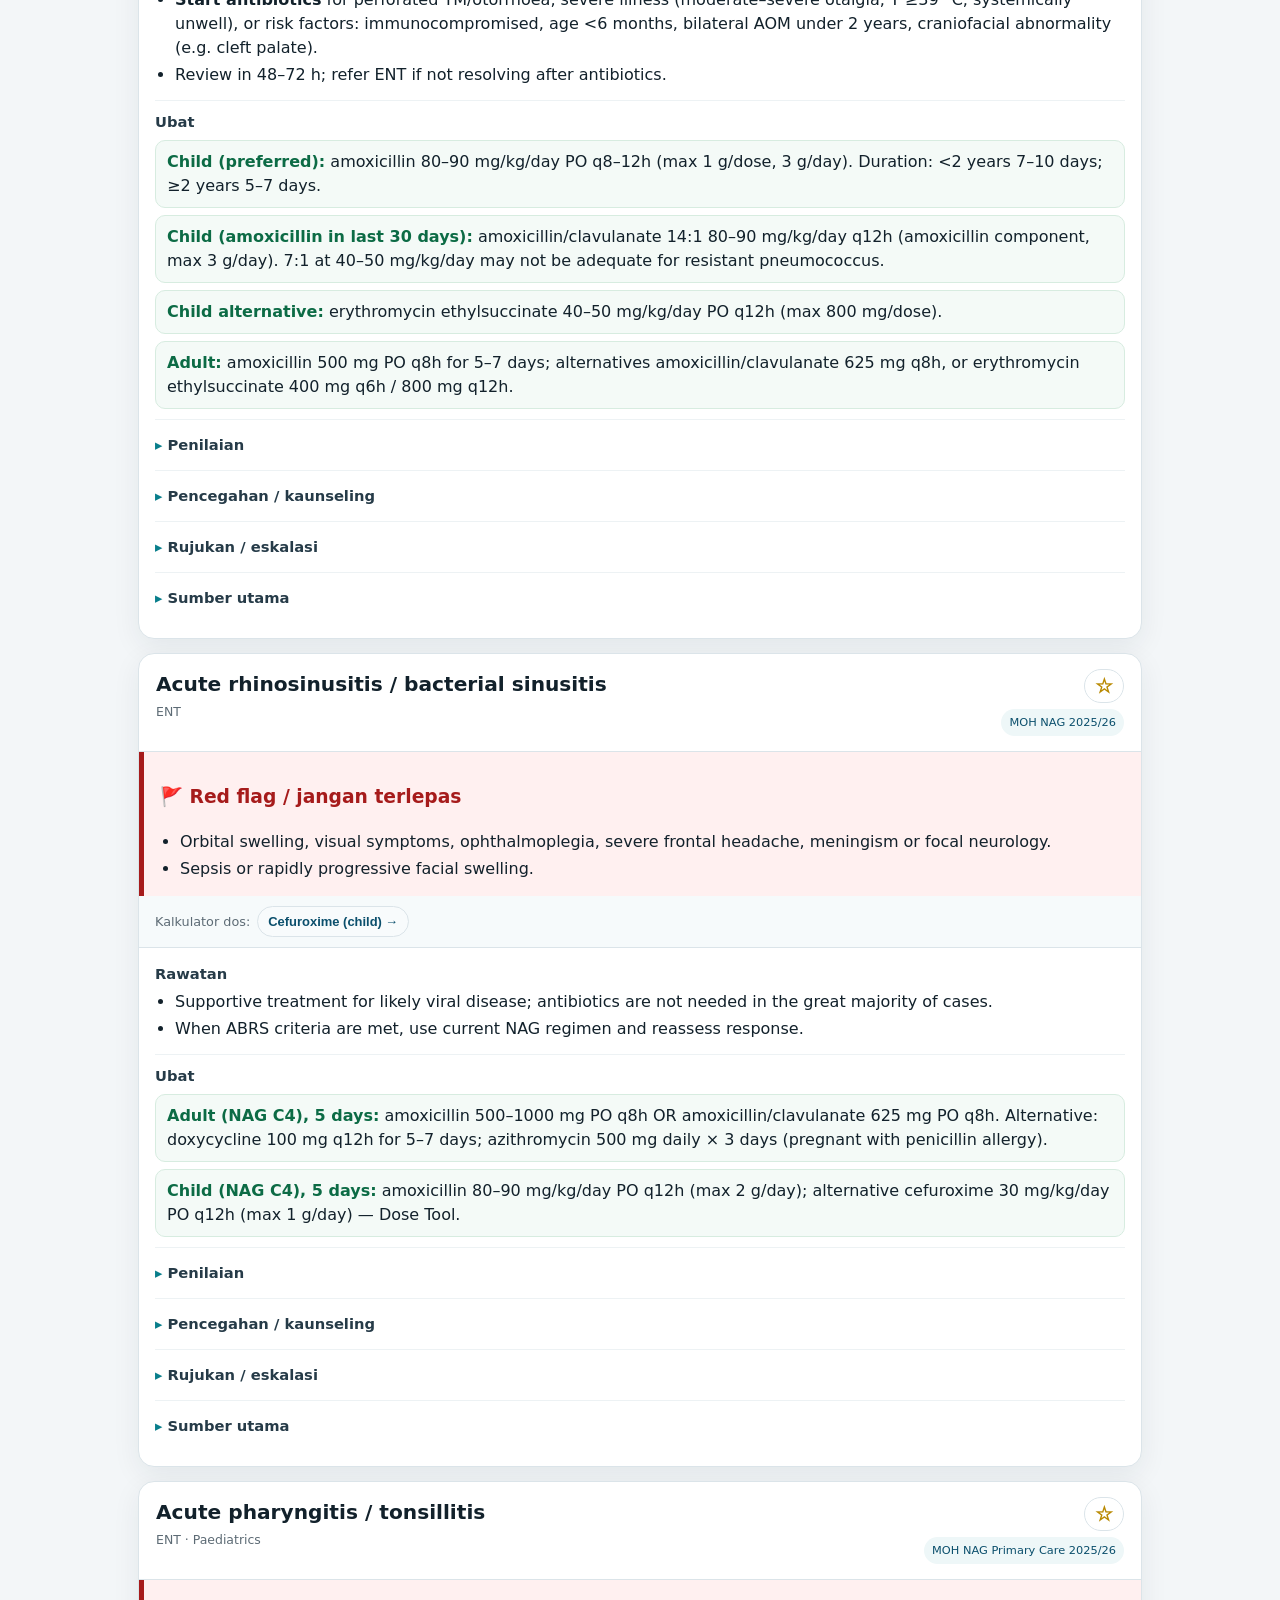
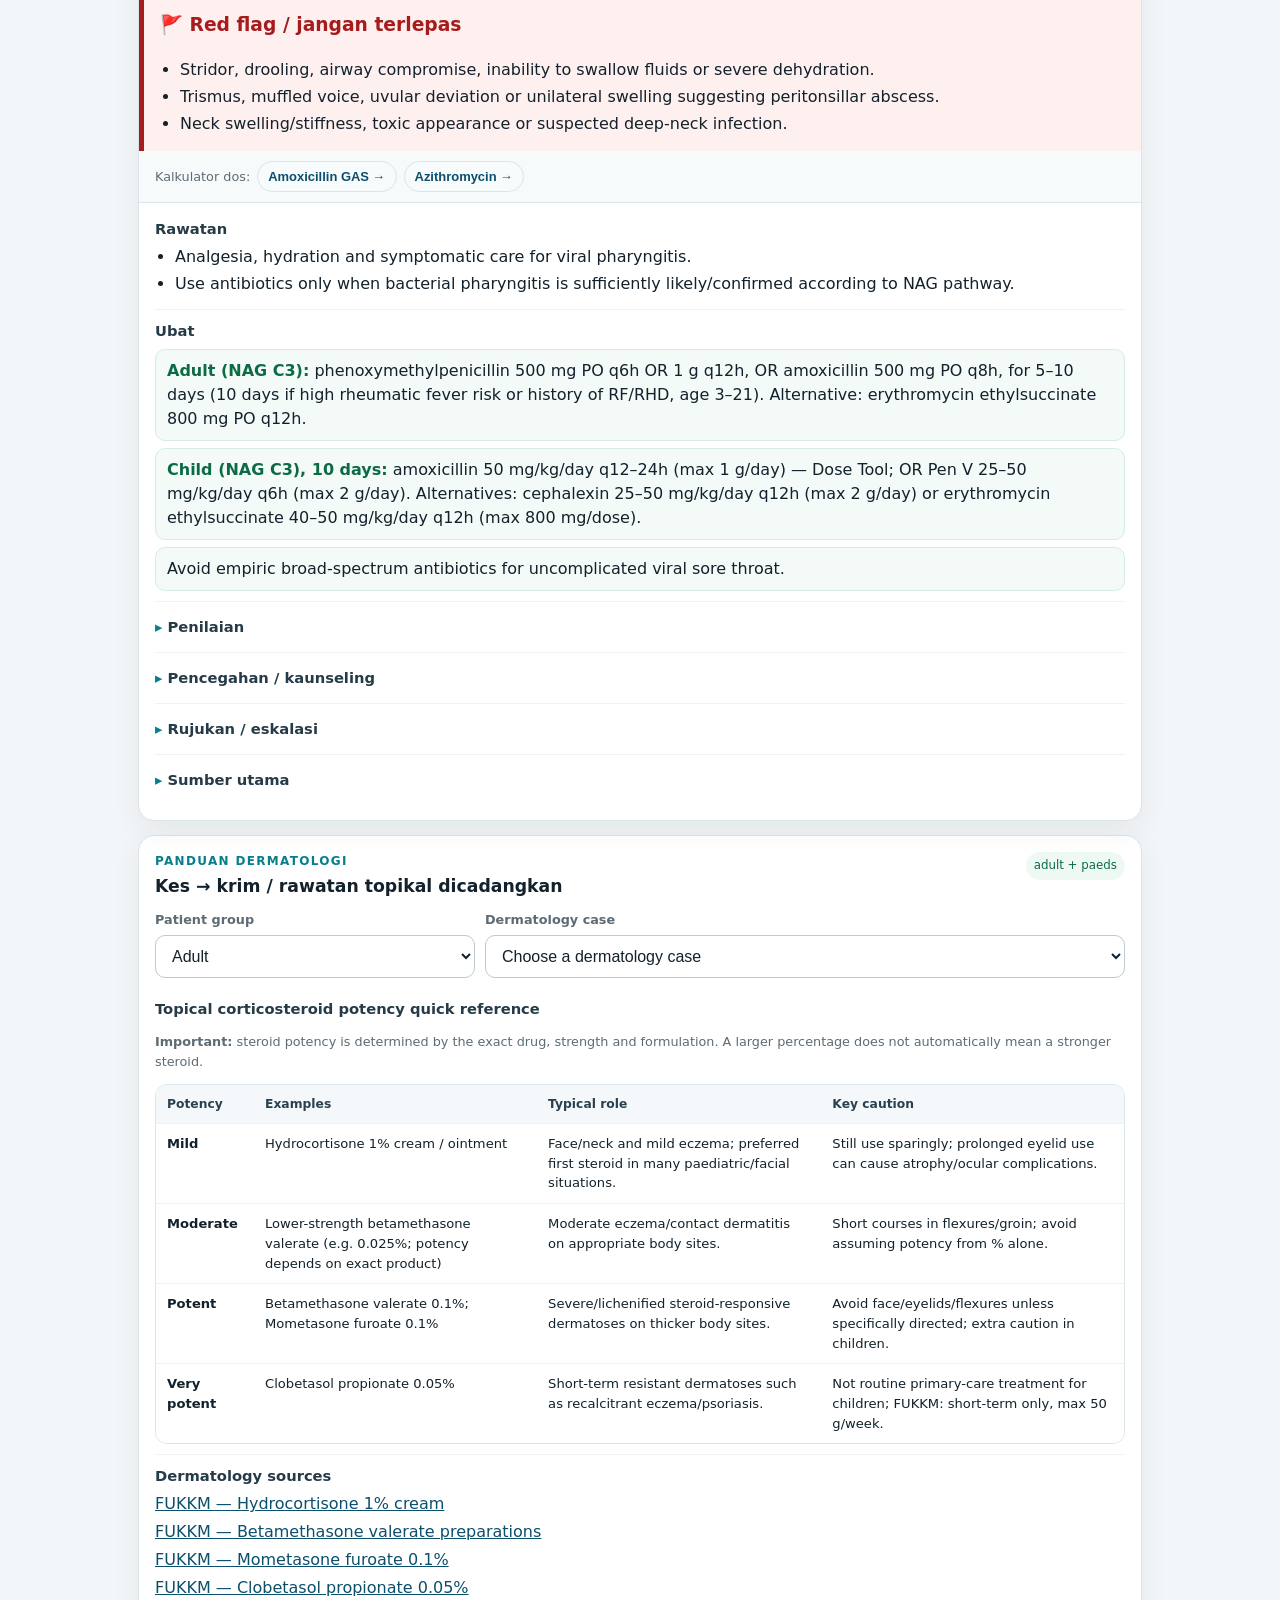
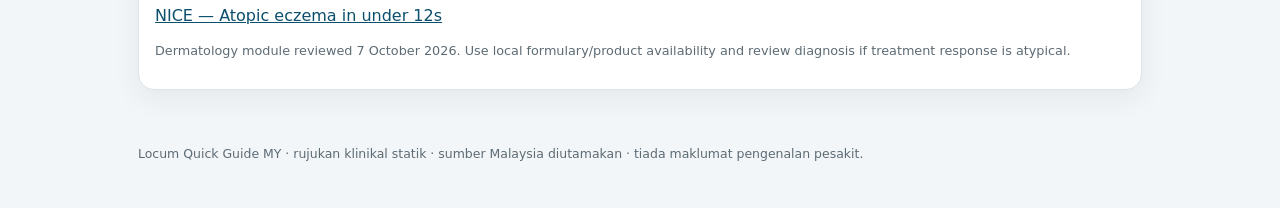
==== commit c659fc67: "v2.8: Paediatric Protocols 5th ed. — normal values panel and PP5 re-check - Normal values panel (nor" ====
--- a/index.html
+++ b/index.html
@@ -8,7 +8,7 @@
   <link rel="manifest" href="manifest.webmanifest" />
   <link rel="icon" href="icon.svg" type="image/svg+xml" />
   <link rel="apple-touch-icon" href="icon.svg" />
-  <link rel="stylesheet" href="styles.css?v=2.7" />
+  <link rel="stylesheet" href="styles.css?v=2.8" />
 </head>
 <body>
   <header class="topbar">
@@ -20,7 +20,10 @@
     <div class="topbar-side">
       <div class="badge-row"><span class="review-badge" id="versionBadge">v2.7 · NAG-checked 23 Nov 2026</span><button id="langToggle" class="lang-toggle" type="button" data-i18n-aria="langLabel">EN</button></div>
       <button id="doseToggle" class="dose-toggle" type="button" aria-expanded="false" aria-controls="doseTools">🧮 Dose calculator</button>
-      <button id="scoreToggle" class="dose-toggle secondary" type="button" aria-expanded="false" aria-controls="scoreTools">📊 Scores &amp; CrCl</button>
+      <div class="side-pair">
+        <button id="normToggle" class="dose-toggle secondary" type="button" aria-expanded="false" aria-controls="normTools">🩺 Normal values</button>
+        <button id="scoreToggle" class="dose-toggle secondary" type="button" aria-expanded="false" aria-controls="scoreTools">📊 Scores &amp; CrCl</button>
+      </div>
     </div>
   </header>
 
@@ -55,7 +58,8 @@
             <option value="nitrofurantoin-uti">Nitrofurantoin — paediatric lower UTI</option>
             <option value="cloxacillin-ssti">Cloxacillin — mild paediatric SSTI</option>
             <option value="acyclovir-varicella">Acyclovir — paediatric varicella</option>
-            <option value="dexamethasone-croup">Dexamethasone — croup</option>
+            <option value="dexamethasone-croup">Croup — dexamethasone / budesonide / adrenaline (PP5)</option>
+            <option value="seizure-benzo">Seizure &gt;5 min — benzodiazepine &amp; 2nd line (PP5)</option>
             <option value="aeba-bundle">AEBA paediatric — full emergency dose bundle</option>
             <option value="prednisolone-asthma">Prednisolone — acute paediatric asthma</option>
             <option value="hydrocortisone-iv-asthma">Hydrocortisone IV — severe AEBA</option>
@@ -89,6 +93,7 @@
       <p class="small tool-note" data-i18n="toolNote"></p>
     </section>
 
+    <section id="normTools" class="tool-card hidden" aria-label="Paediatric normal values"></section>
     <section id="scoreTools" class="tool-card hidden" aria-label="Scores and renal function"></section>
 
     <section class="warning">
@@ -171,21 +176,23 @@
     <p data-i18n="footer">Locum Quick Guide MY · static clinician reference · Malaysia-first sources · no patient-identifiable information.</p>
   </footer>
 
-  <script src="i18n.js?v=2.7"></script>
+  <script src="i18n.js?v=2.8"></script>
   <script>window.LOCUM_CASES = [];</script>
-  <script src="cases-respiratory.js?v=2.7"></script>
-  <script src="cases-paeds-asthma.js?v=2.7"></script>
-  <script src="cases-ent.js?v=2.7"></script>
-  <script src="cases-acute.js?v=2.7"></script>
-  <script src="cases-derm1.js?v=2.7"></script>
-  <script src="cases-derm2.js?v=2.7"></script>
-  <script src="cases-msk.js?v=2.7"></script>
-  <script src="cases-locum2.js?v=2.7"></script>
-  <script src="cases-locum3.js?v=2.7"></script>
-  <script src="cases-review2026.js?v=2.7"></script>
-  <script src="scores.js?v=2.7"></script>
-  <script src="app.js?v=2.7"></script>
-  <script src="derm-guide.js?v=2.7"></script>
+  <script src="cases-respiratory.js?v=2.8"></script>
+  <script src="cases-paeds-asthma.js?v=2.8"></script>
+  <script src="cases-ent.js?v=2.8"></script>
+  <script src="cases-acute.js?v=2.8"></script>
+  <script src="cases-derm1.js?v=2.8"></script>
+  <script src="cases-derm2.js?v=2.8"></script>
+  <script src="cases-msk.js?v=2.8"></script>
+  <script src="cases-locum2.js?v=2.8"></script>
+  <script src="cases-locum3.js?v=2.8"></script>
+  <script src="cases-review2026.js?v=2.8"></script>
+  <script src="cases-pp5.js?v=2.8"></script>
+  <script src="scores.js?v=2.8"></script>
+  <script src="normals.js?v=2.8"></script>
+  <script src="app.js?v=2.8"></script>
+  <script src="derm-guide.js?v=2.8"></script>
   <script>
     if ("serviceWorker" in navigator) {
       window.addEventListener("load", () => navigator.serviceWorker.register("./sw.js").catch(() => {}));
--- a/styles.css
+++ b/styles.css
@@ -110,3 +110,25 @@
 .score-notes{margin:6px 0}
 @media (max-width:780px){.score-grid{grid-template-columns:1fr 1fr}.badge-row{width:100%}}
 @media (max-width:520px){.score-grid{grid-template-columns:1fr}.case-head{display:flex}.head-side{flex-direction:column}}
+/* normal values */
+.side-pair{display:grid;grid-template-columns:1fr 1fr;gap:8px;width:100%}
+.side-pair .dose-toggle{padding:11px 8px;font-size:.92rem;white-space:normal}
+.normals-grid{grid-template-columns:repeat(4,1fr)}
+.age-row{display:flex;gap:6px;margin-top:5px}.age-row input{margin-top:0}.age-row select{width:auto;margin-top:0}
+.normals-table{min-width:0}
+.normals-table td{font-size:.85rem}
+.flag{display:inline-block;border-radius:999px;padding:3px 8px;font-size:.78rem;font-weight:800;white-space:nowrap}
+.flag.ok{background:var(--okbg);color:var(--ok)}
+.flag.lo{background:#eaf2ff;color:#1d4f9a}
+.flag.hi{background:var(--amberbg);color:var(--amber)}
+.flag.danger{background:var(--dangerbg);color:var(--danger)}
+@media (max-width:780px){.normals-grid{grid-template-columns:1fr 1fr}}
+@media (max-width:420px){.normals-table td,.normals-table th{padding:7px 5px;font-size:.8rem}.flag{white-space:normal}}
+.nlist{display:grid;gap:8px;margin:8px 0}
+.nrow{border:1px solid var(--line);border-radius:10px;padding:9px 11px;background:#fff}
+.nrow.nrow-empty{background:#f8fafb;opacity:.8}
+.nhead{display:flex;flex-wrap:wrap;align-items:center;gap:8px}
+.nparam{font-weight:800;font-size:.92rem;margin-right:auto}
+.nval{font-size:1.1rem;color:var(--brand)}
+.nrange{font-size:.82rem;color:var(--muted);margin-top:3px}
+.nrange .small{display:block}
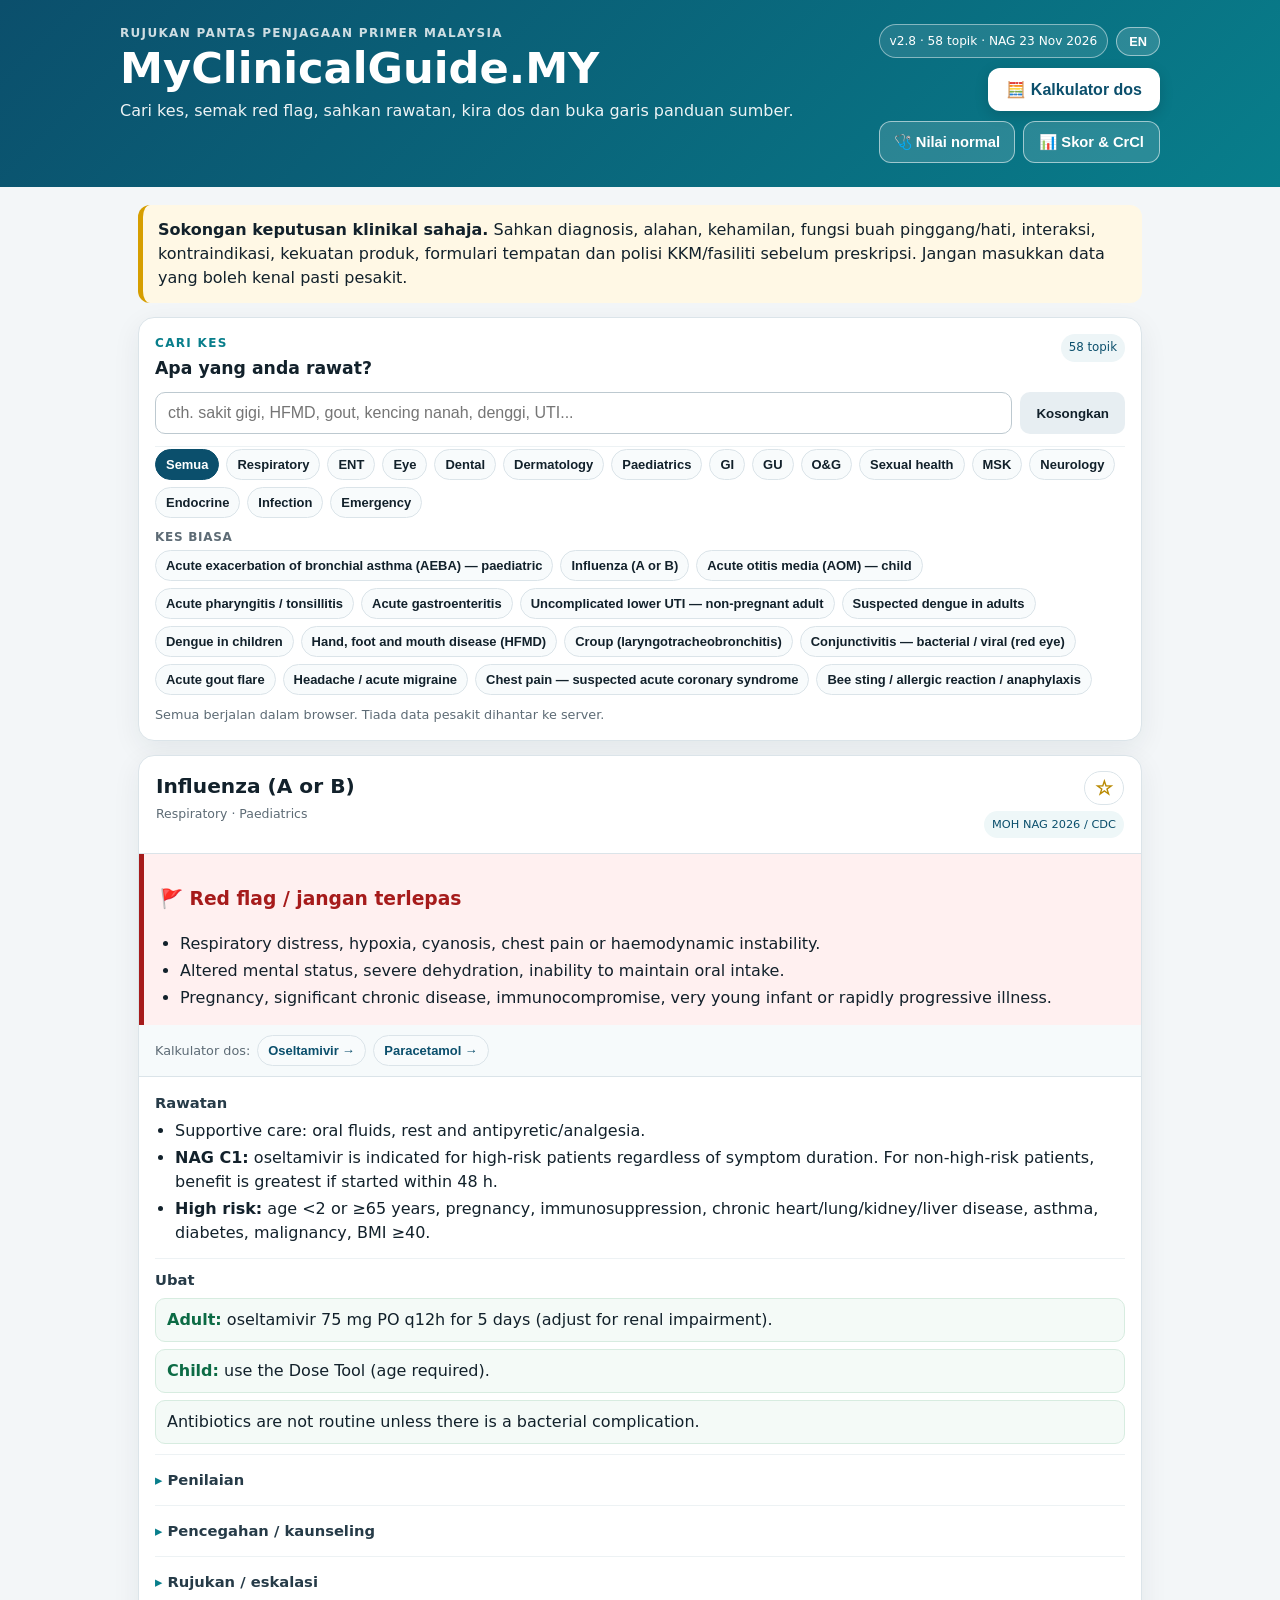
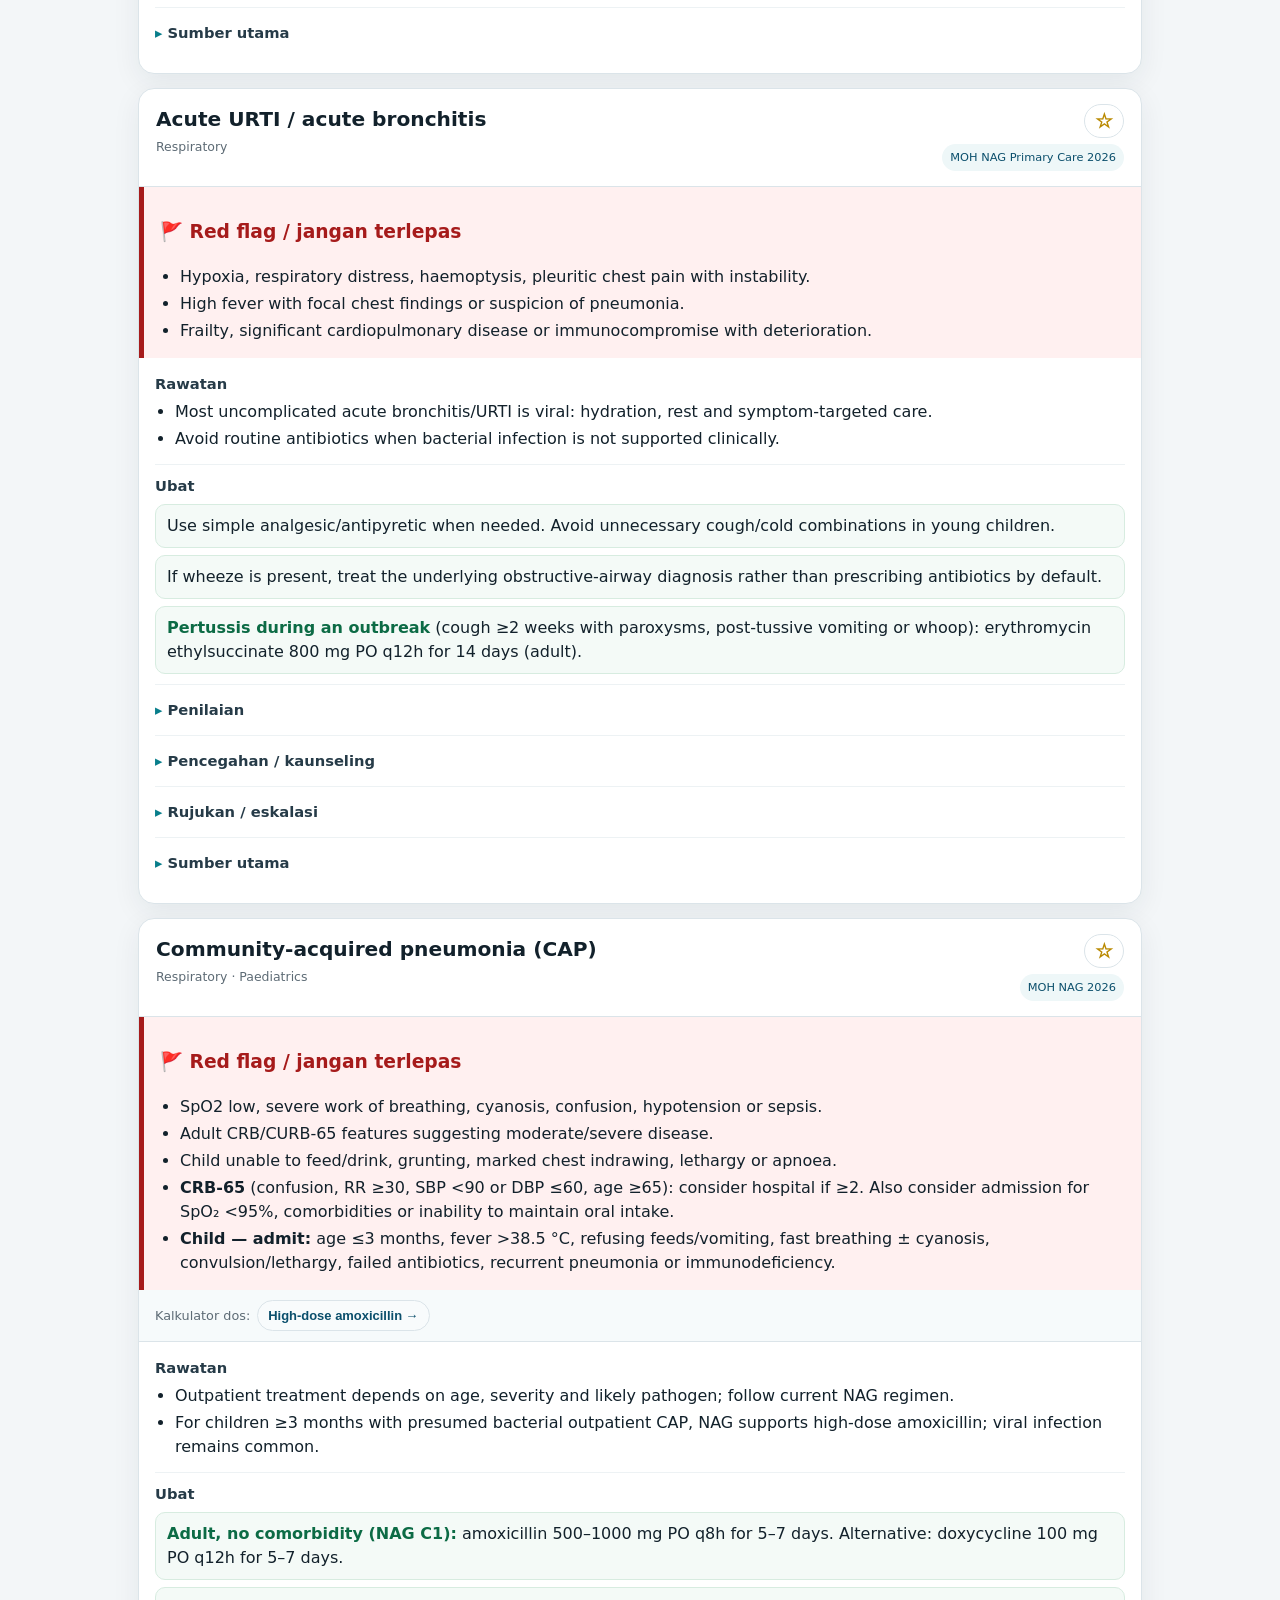
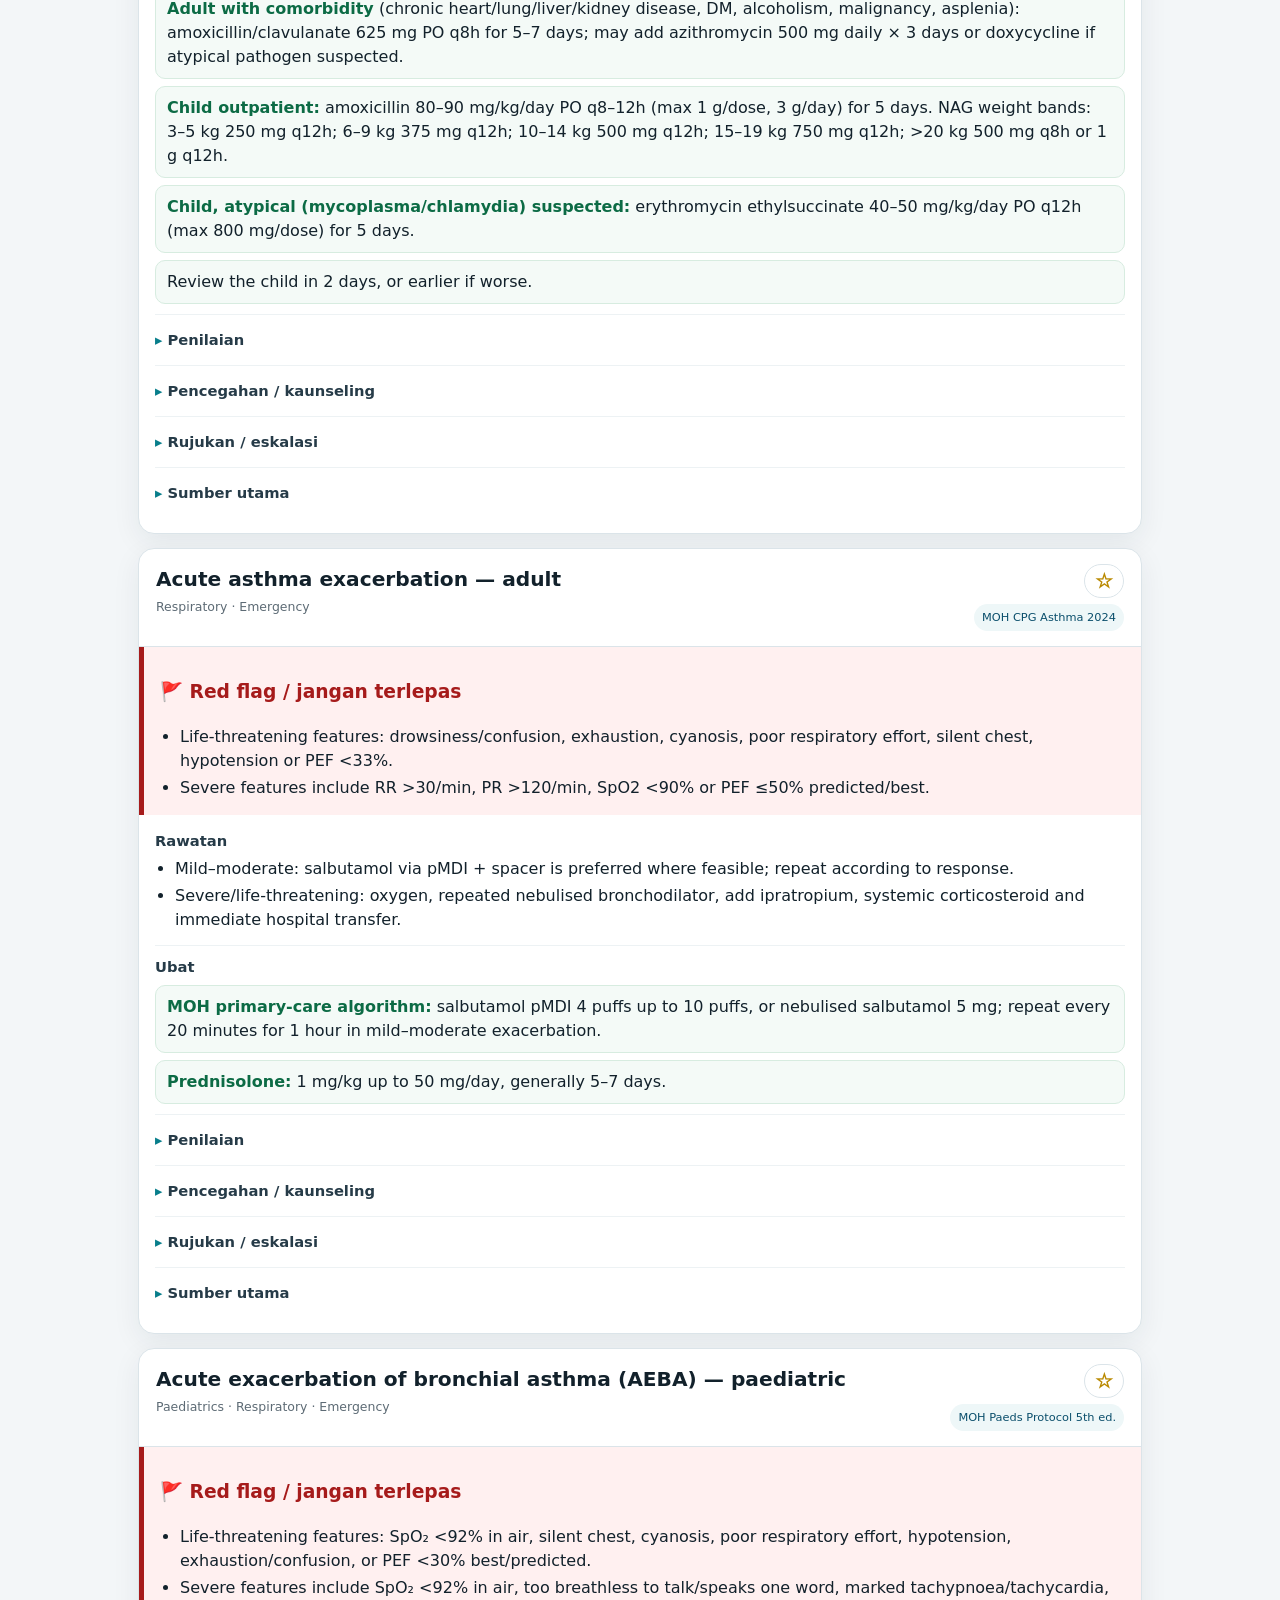
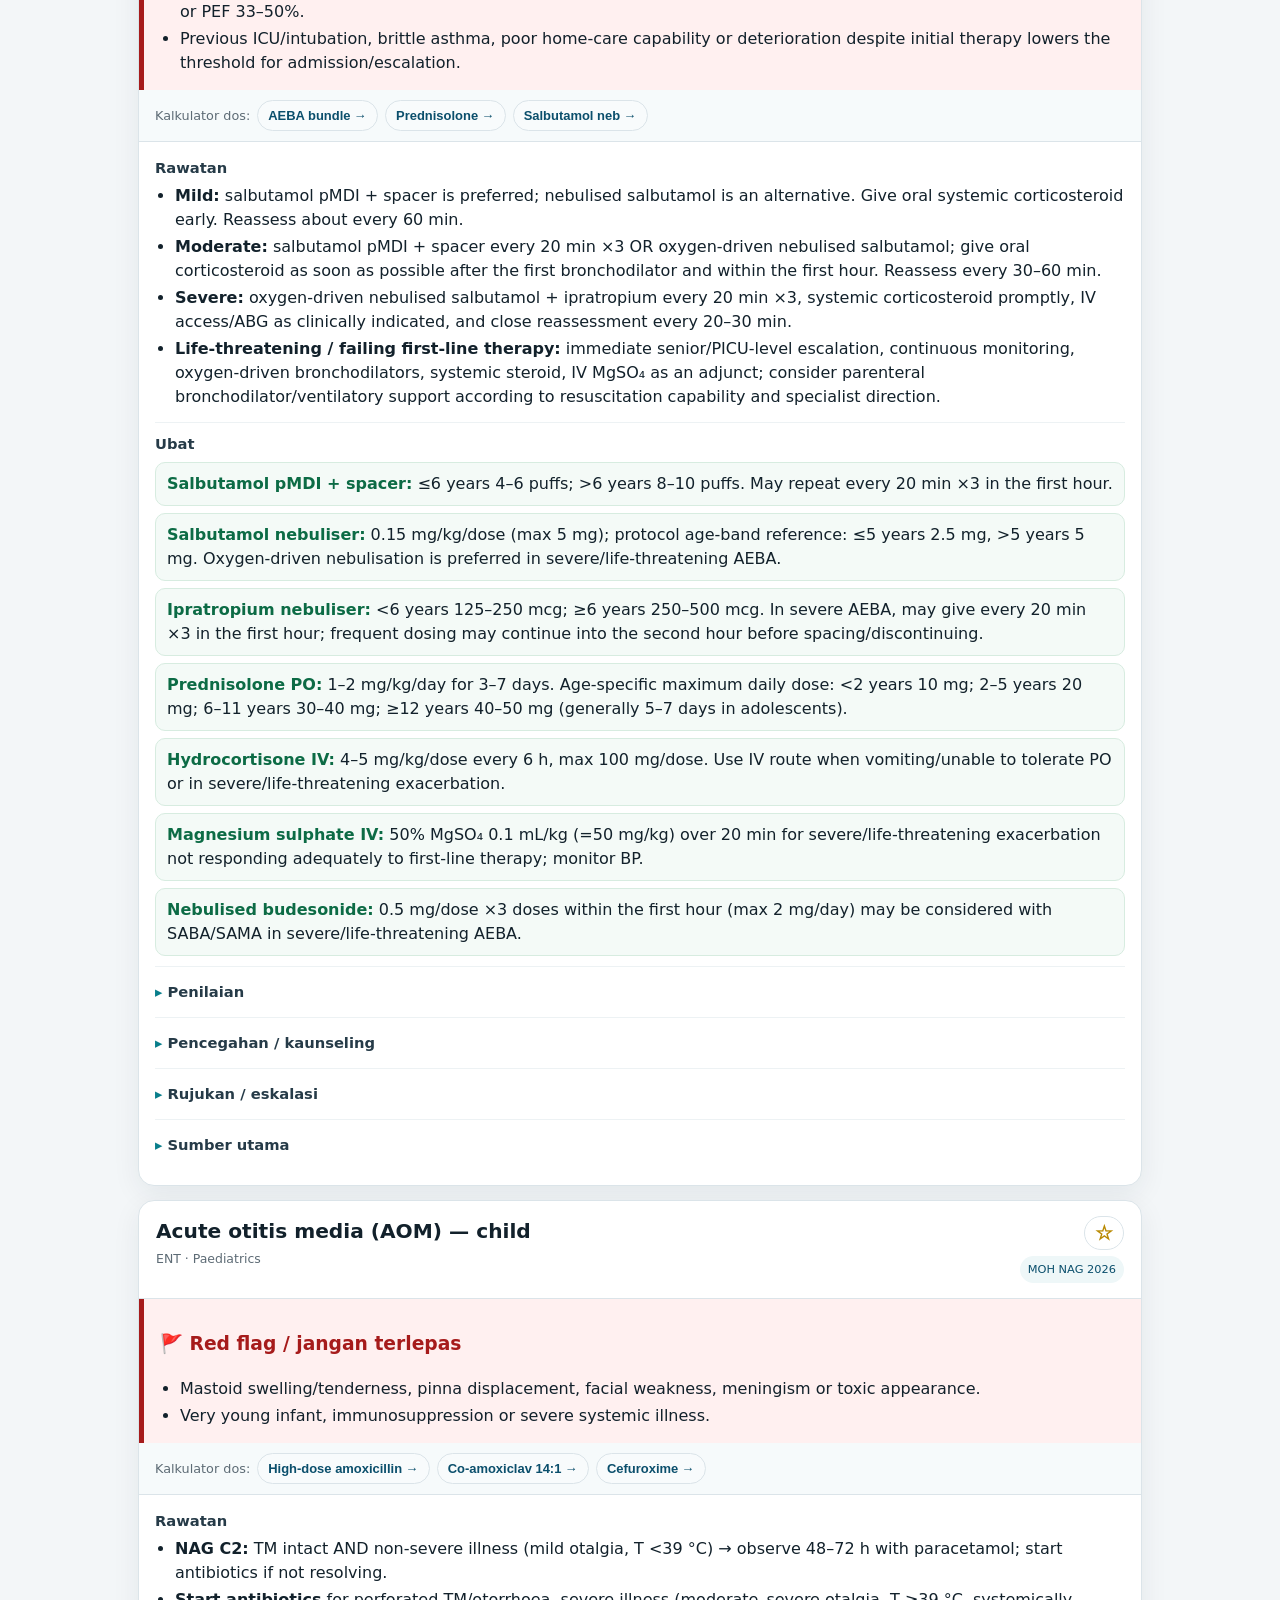
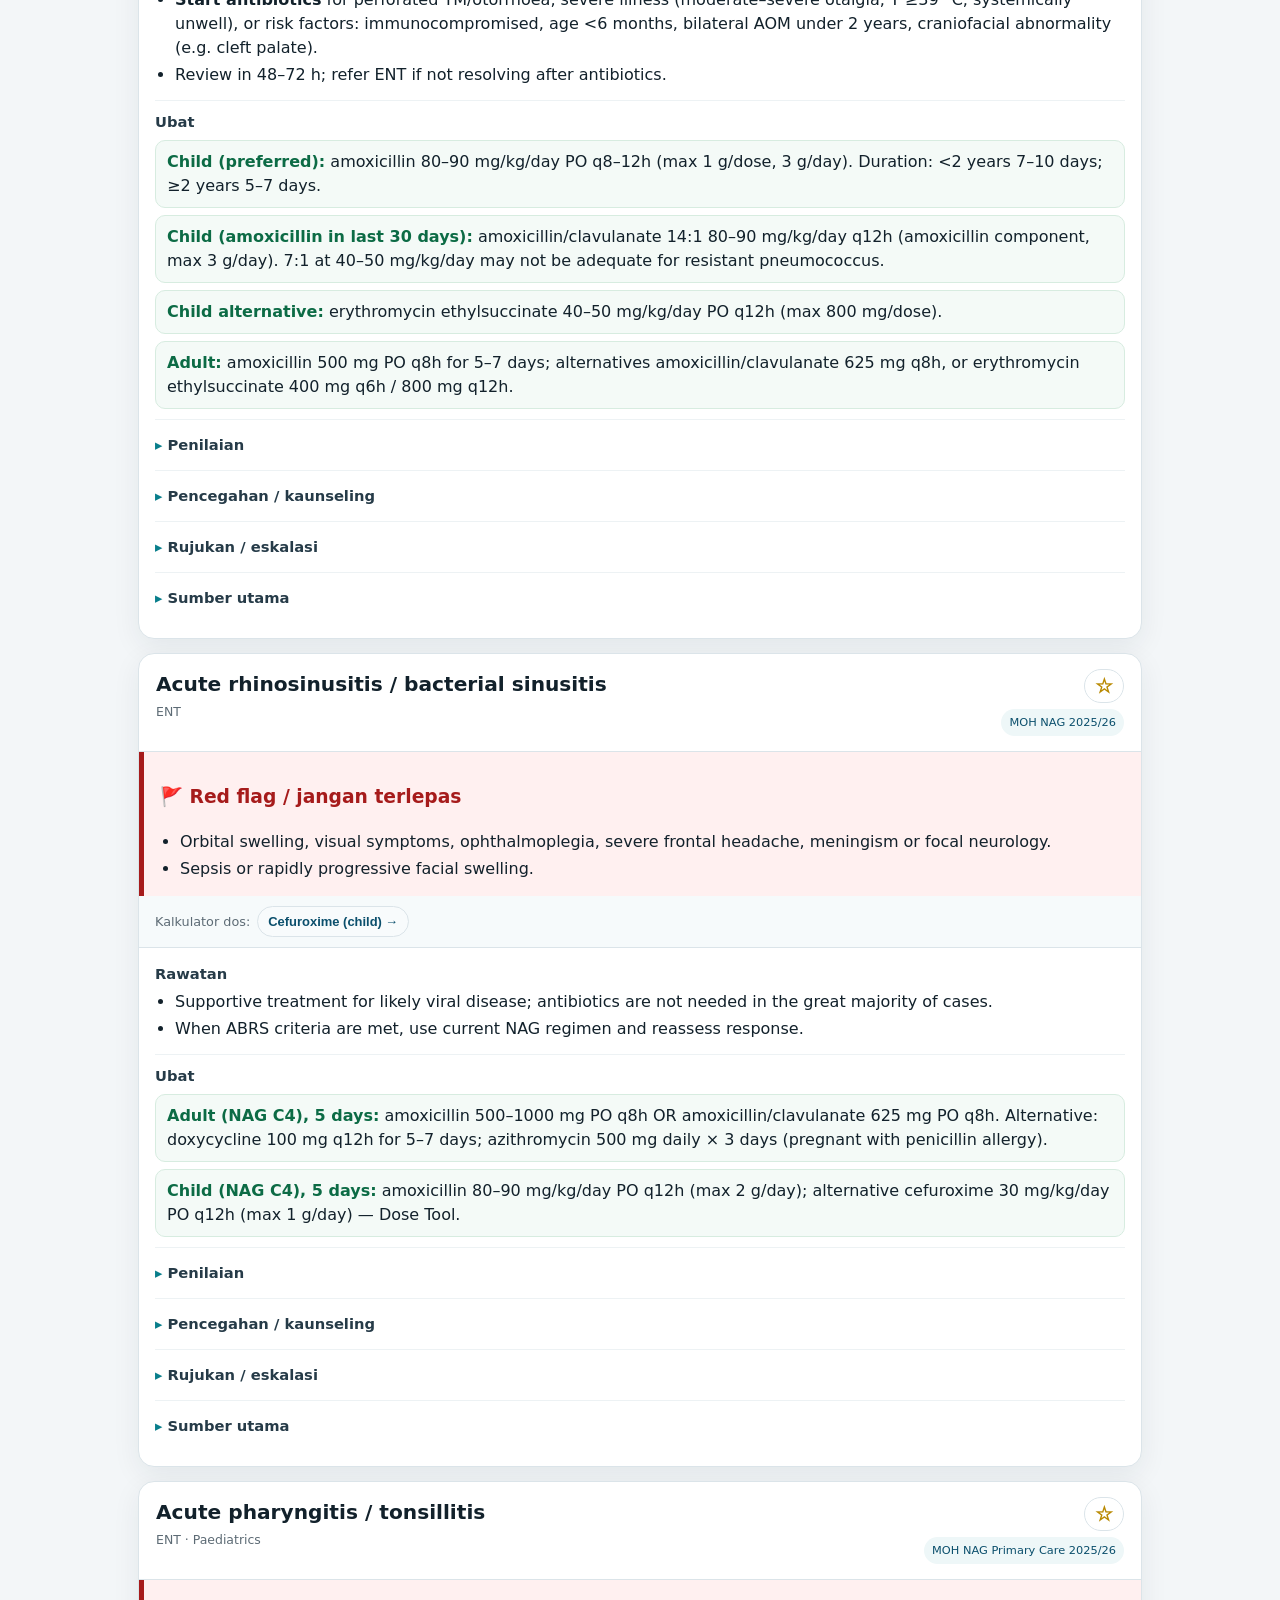
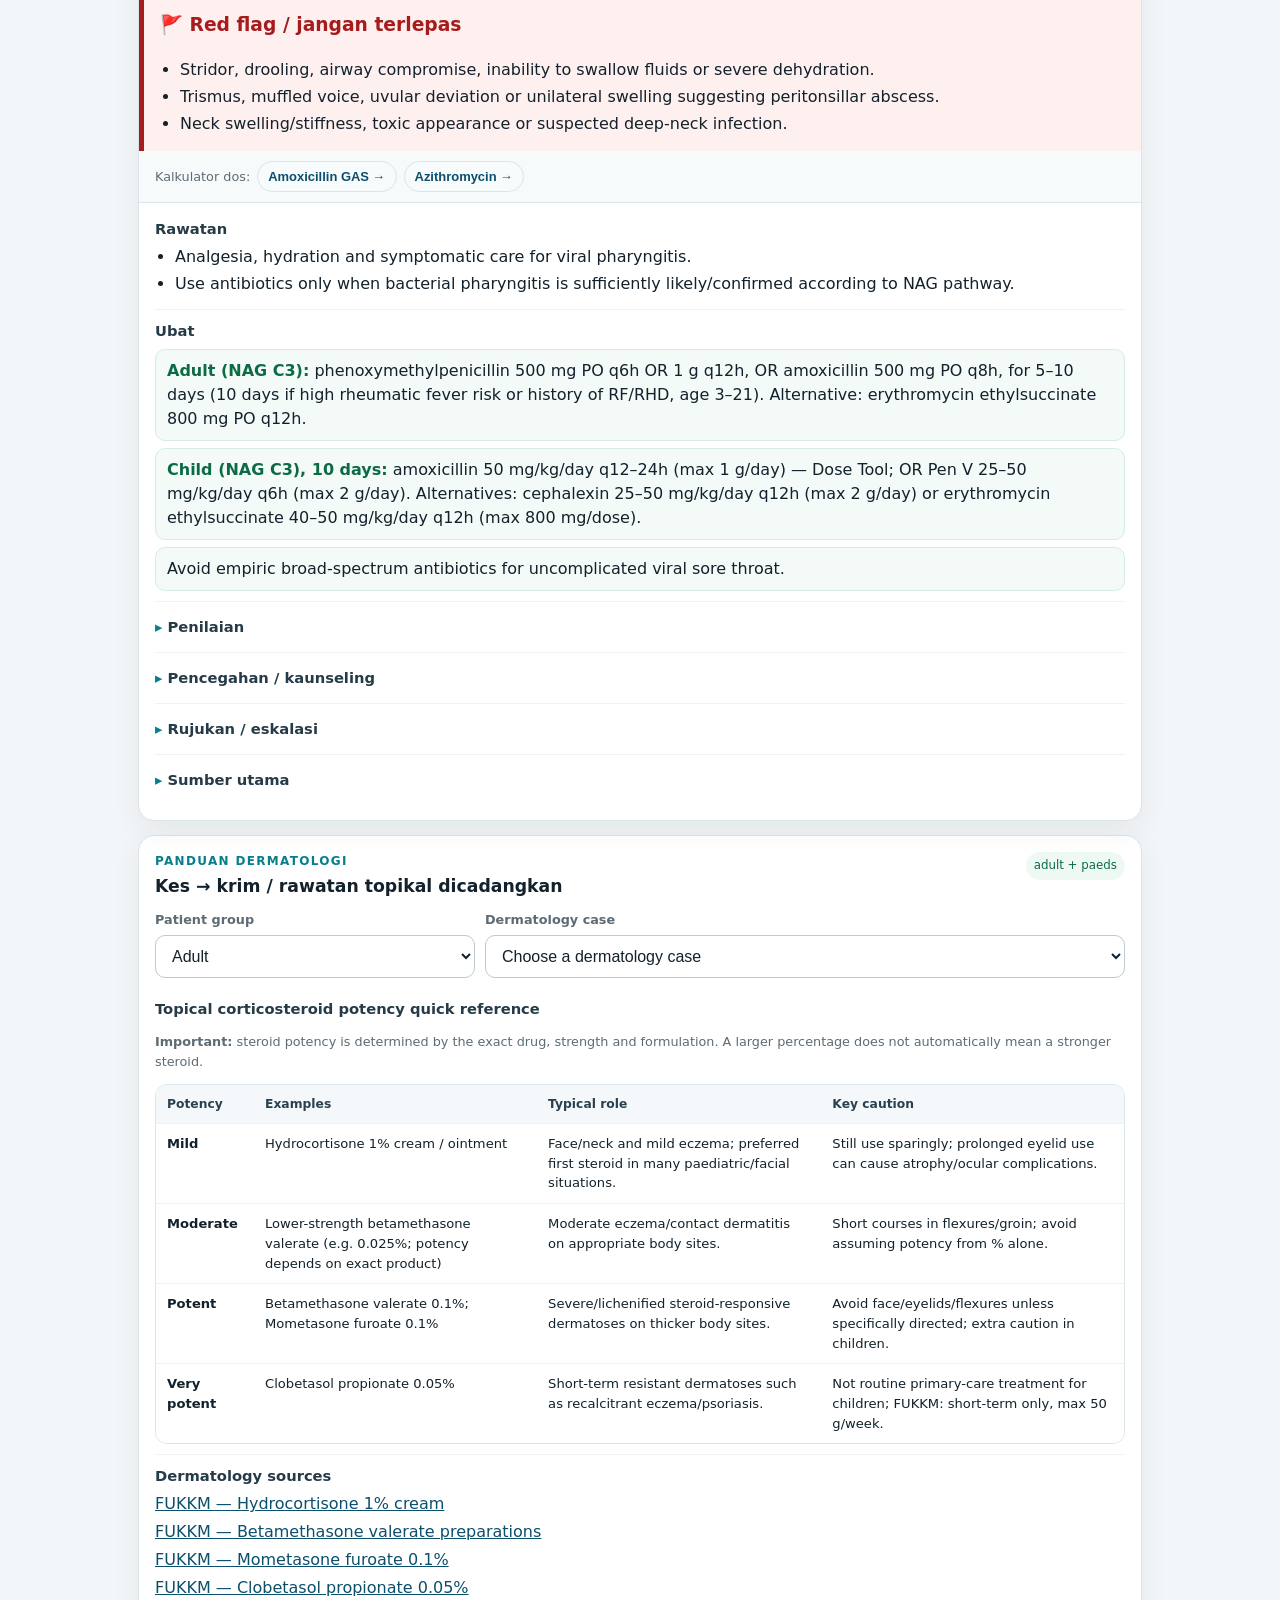
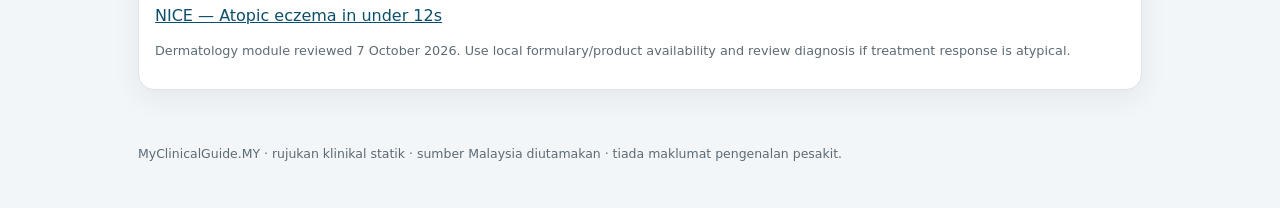
==== commit 6458aa46: "Rename app to MyClinicalGuide.MY Update page title, header, footer, web app manifest name/short_name" ====
--- a/index.html
+++ b/index.html
@@ -4,7 +4,9 @@
   <meta charset="utf-8" />
   <meta name="viewport" content="width=device-width,initial-scale=1,viewport-fit=cover" />
   <meta name="theme-color" content="#0b4f6c" />
-  <title>Locum Quick Guide MY</title>
+  <title>MyClinicalGuide.MY</title>
+  <meta name="apple-mobile-web-app-title" content="MyClinicalGuide.MY" />
+  <meta name="application-name" content="MyClinicalGuide.MY" />
   <link rel="manifest" href="manifest.webmanifest" />
   <link rel="icon" href="icon.svg" type="image/svg+xml" />
   <link rel="apple-touch-icon" href="icon.svg" />
@@ -14,7 +16,7 @@
   <header class="topbar">
     <div>
       <p class="eyebrow" data-i18n="eyebrow">Malaysia primary-care quick reference</p>
-      <h1>Locum Quick Guide MY</h1>
+      <h1>MyClinicalGuide.MY</h1>
       <p class="subtitle" data-i18n="subtitle">Search a case, scan red flags, confirm treatment, calculate selected doses, and open the source guideline.</p>
     </div>
     <div class="topbar-side">
@@ -173,7 +175,7 @@
   </main>
 
   <footer>
-    <p data-i18n="footer">Locum Quick Guide MY · static clinician reference · Malaysia-first sources · no patient-identifiable information.</p>
+    <p data-i18n="footer">MyClinicalGuide.MY · static clinician reference · Malaysia-first sources · no patient-identifiable information.</p>
   </footer>
 
   <script src="i18n.js?v=2.8"></script>
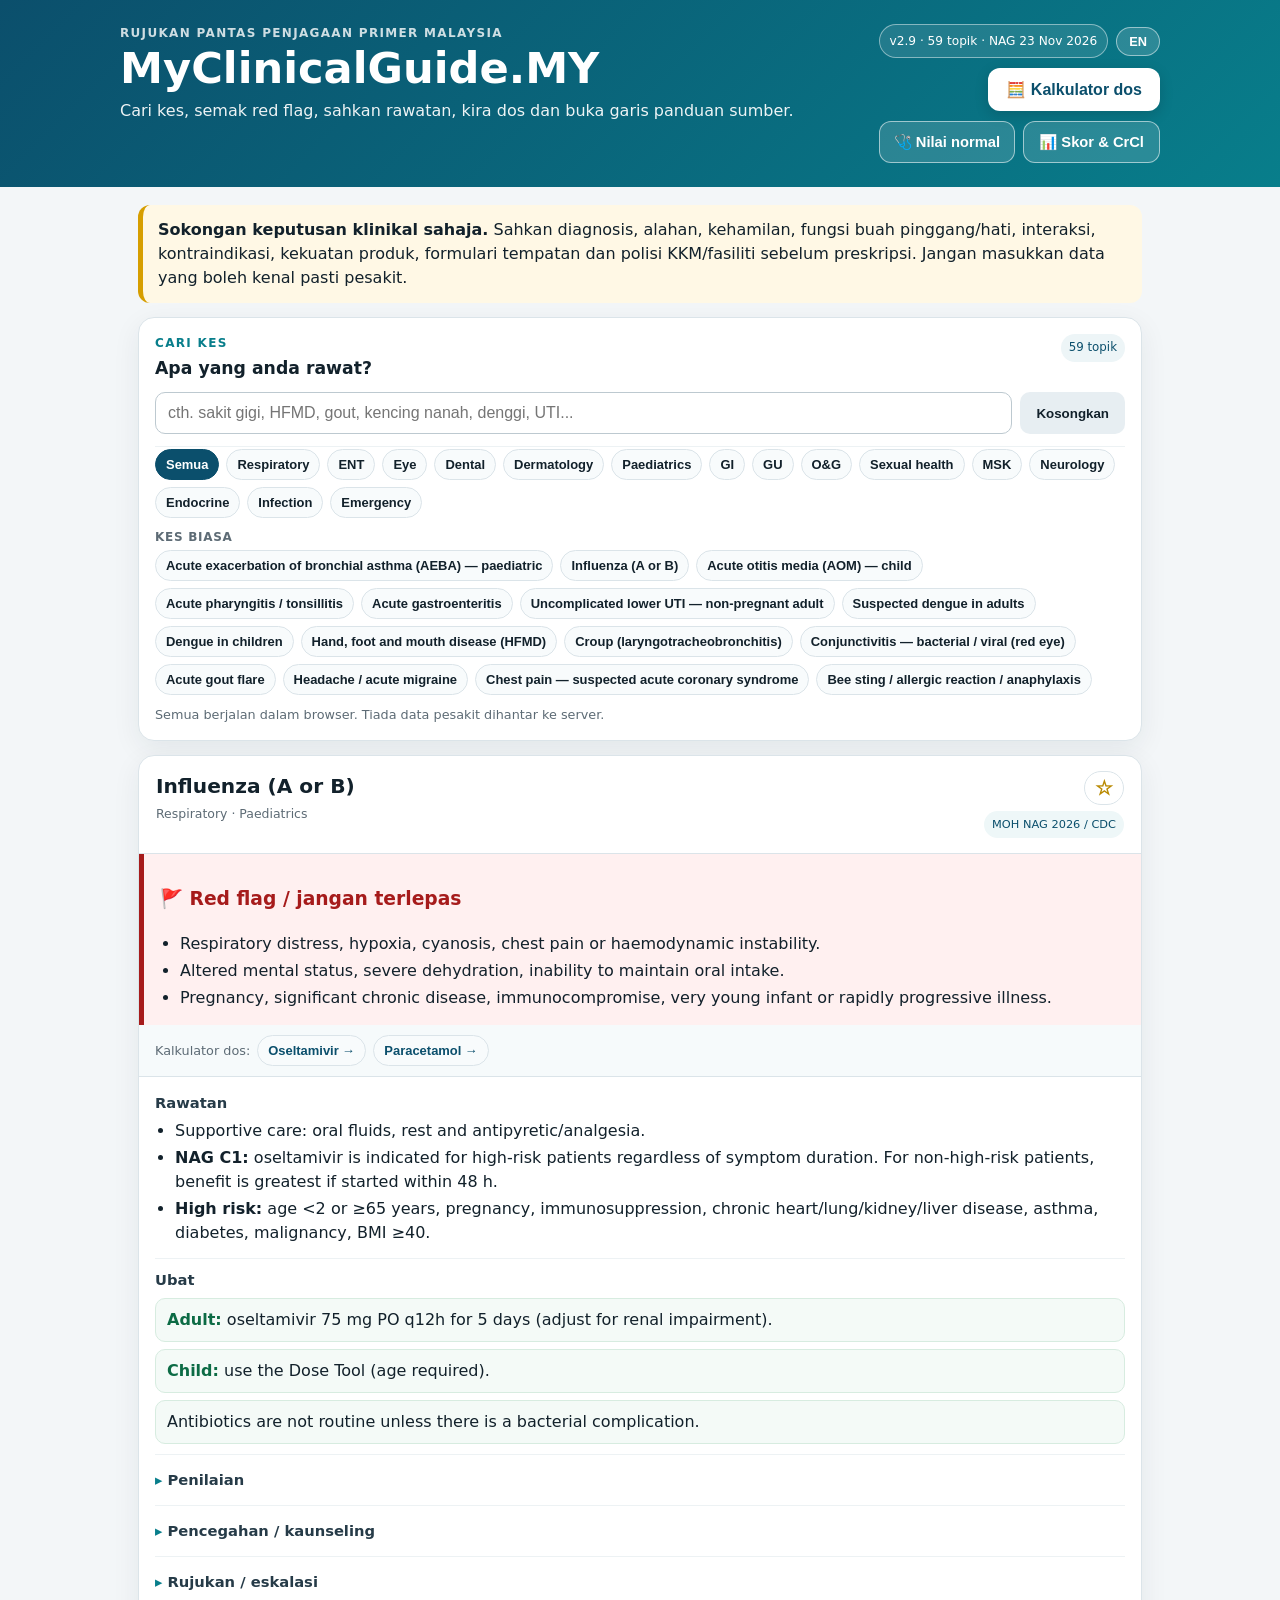
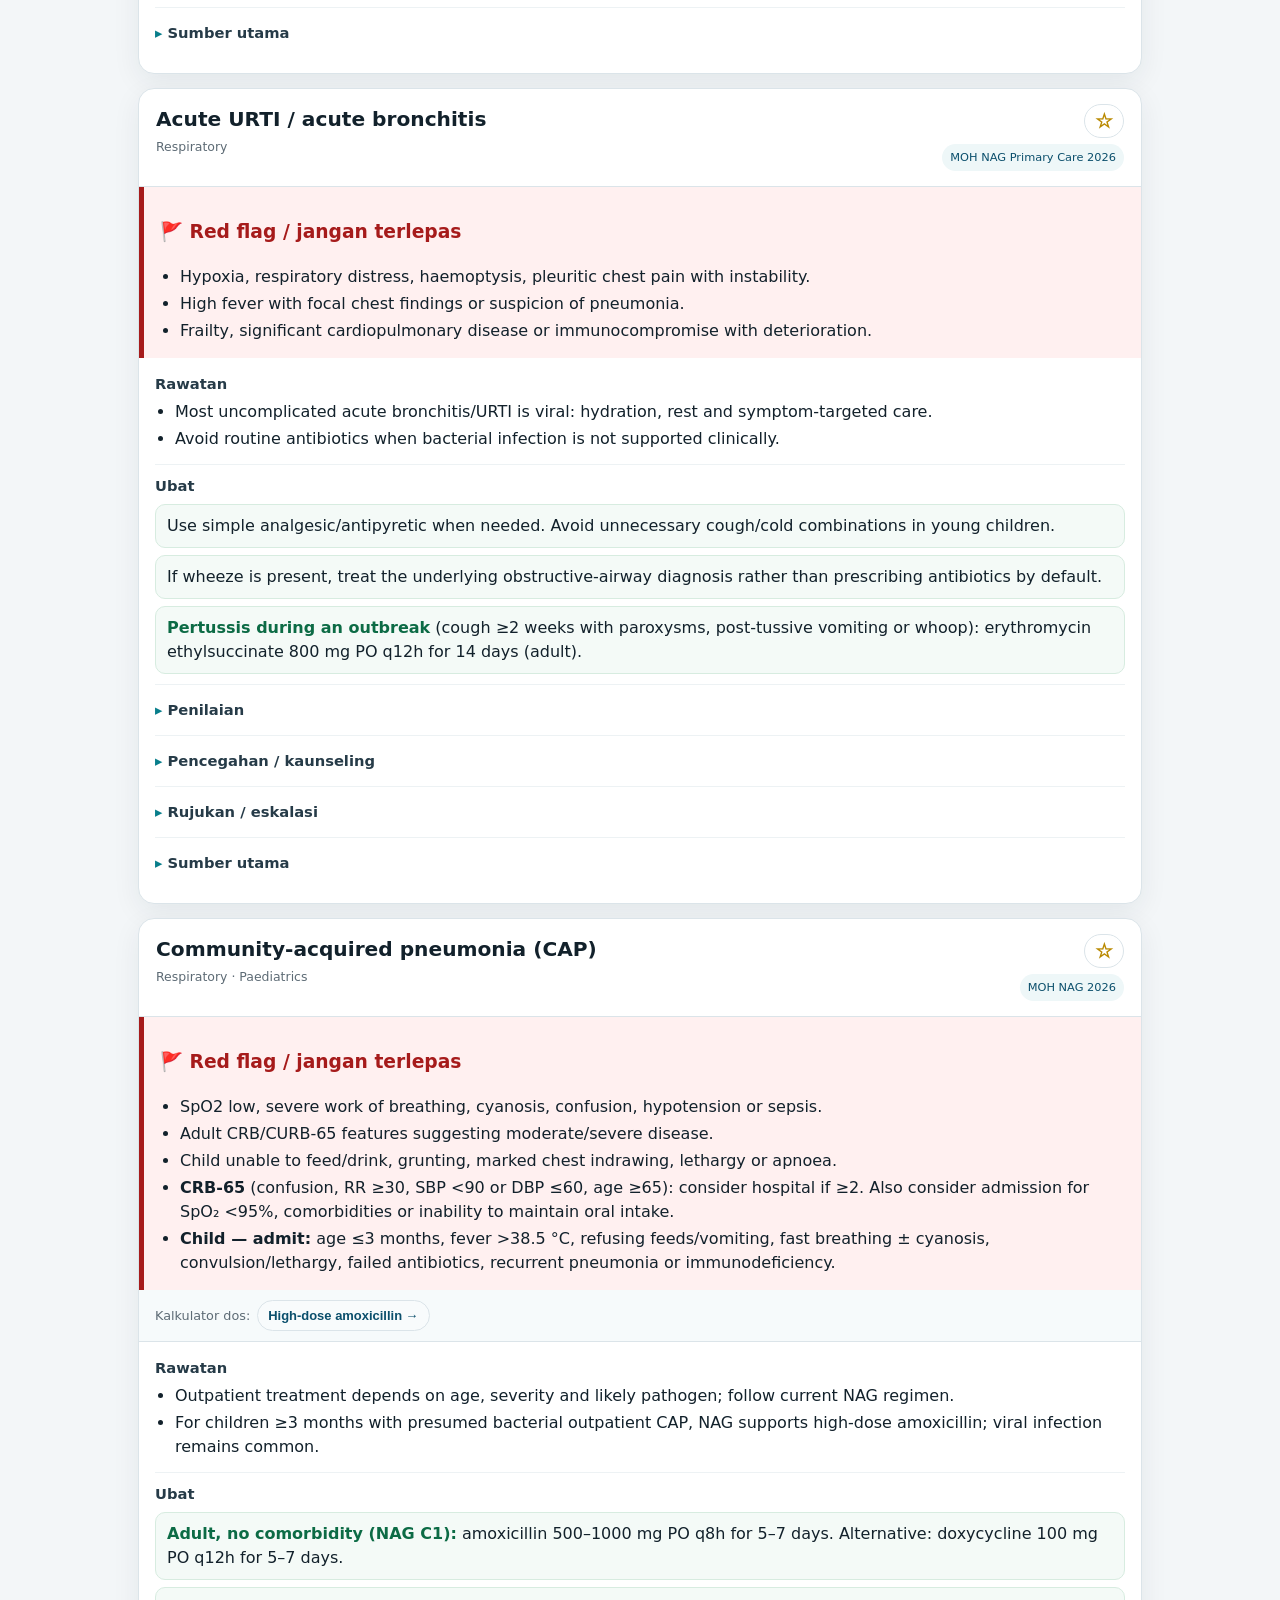
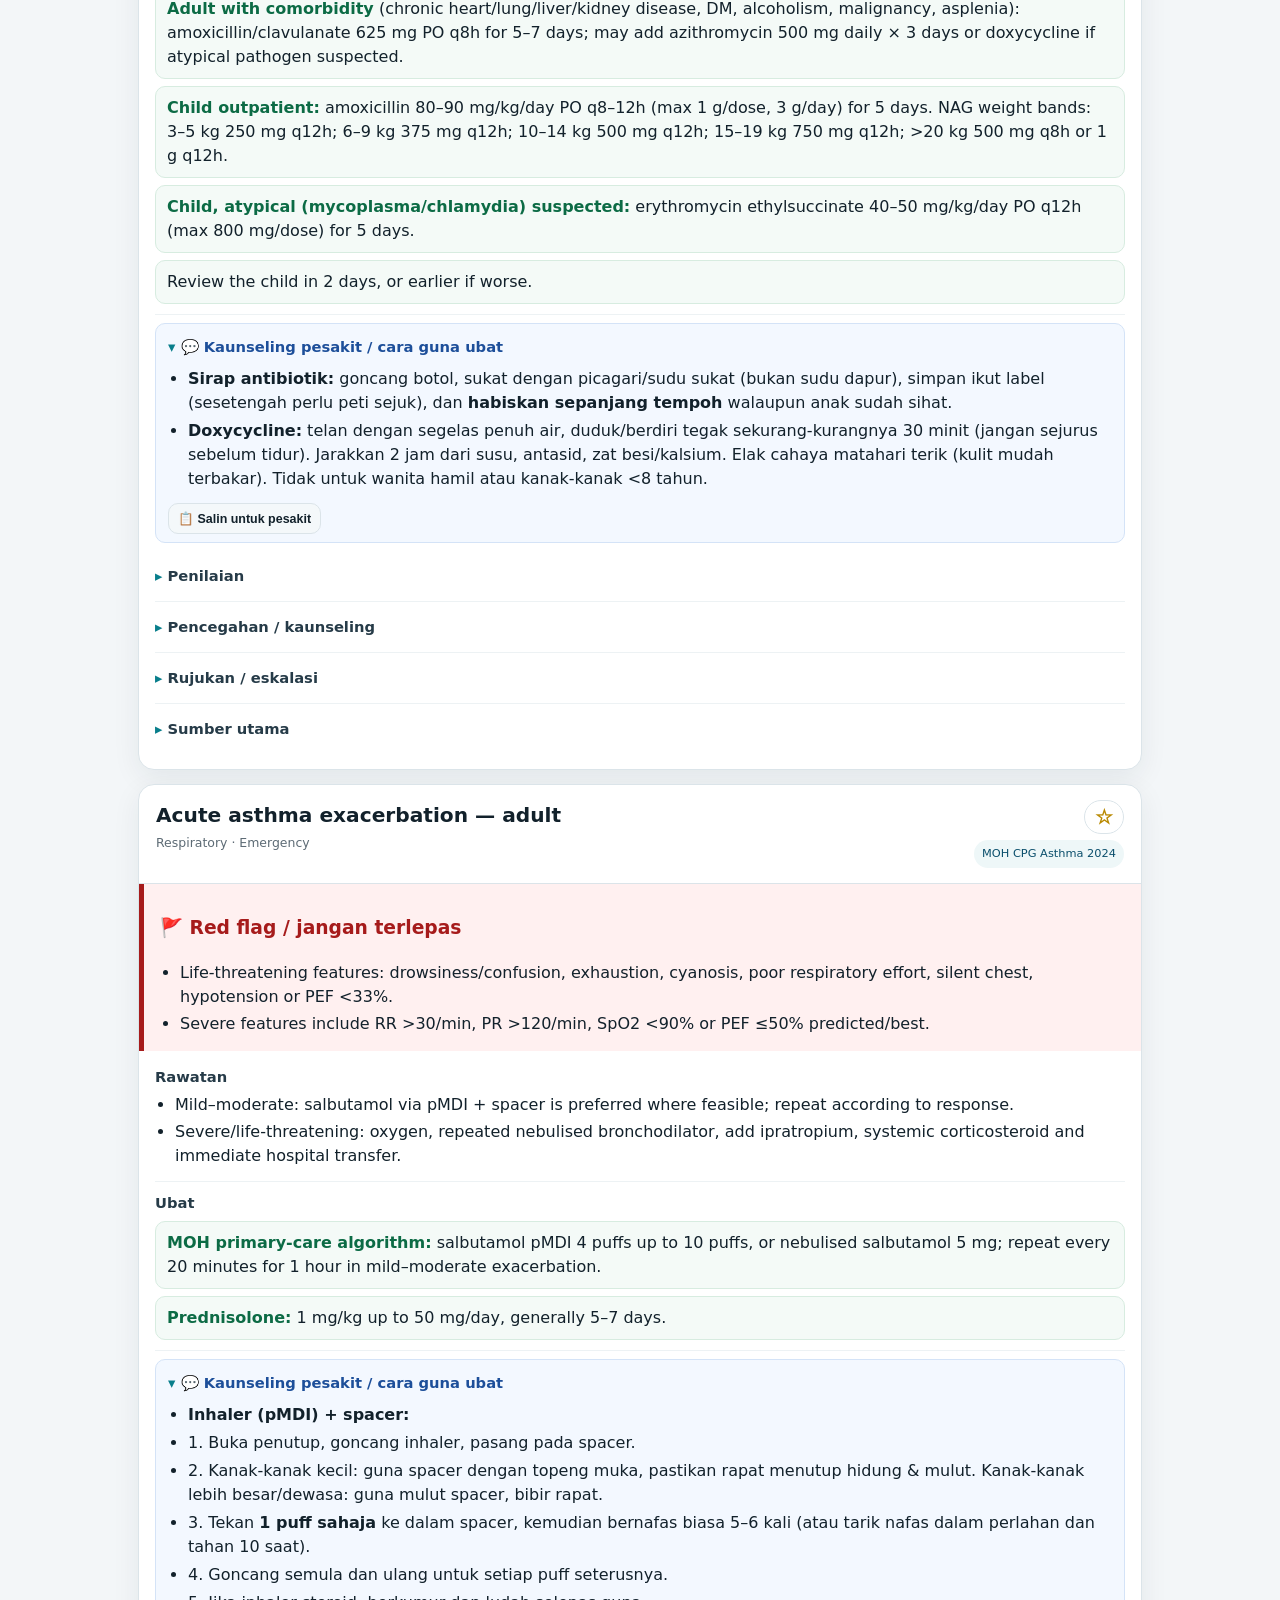
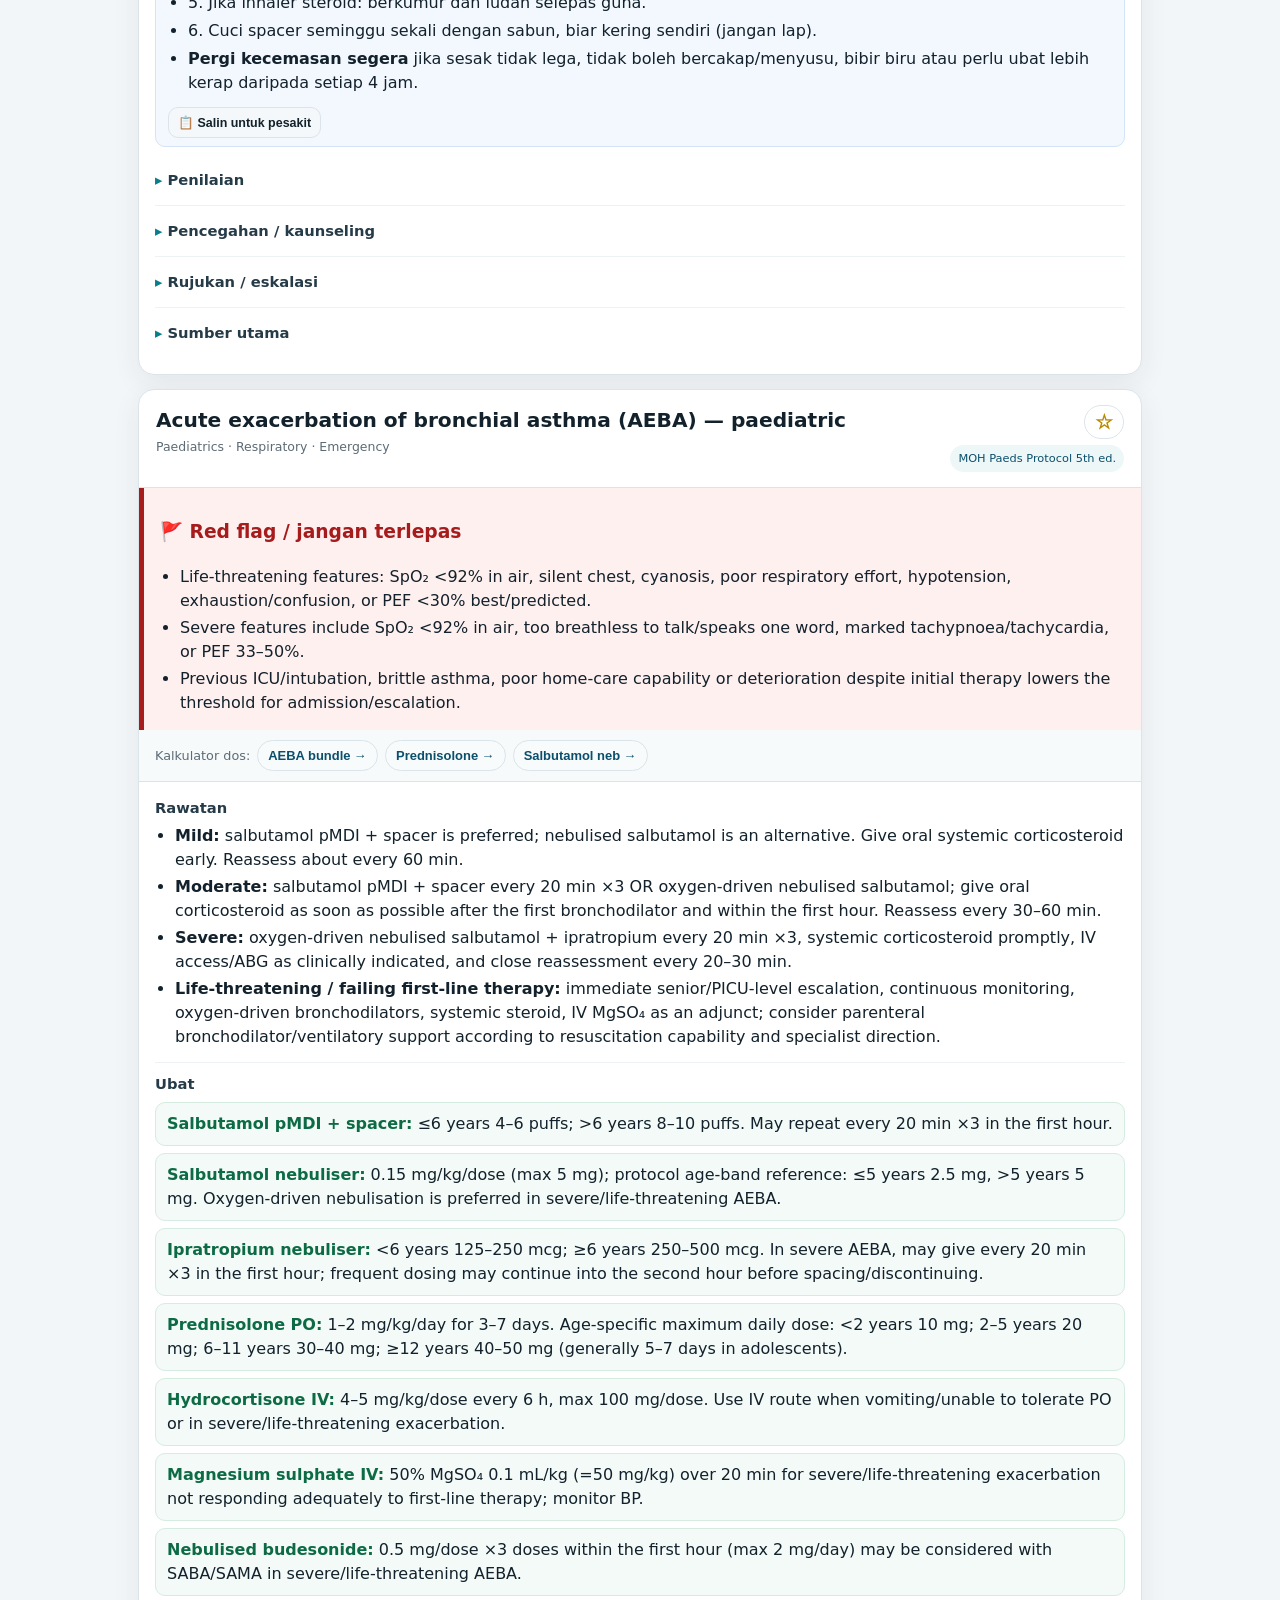
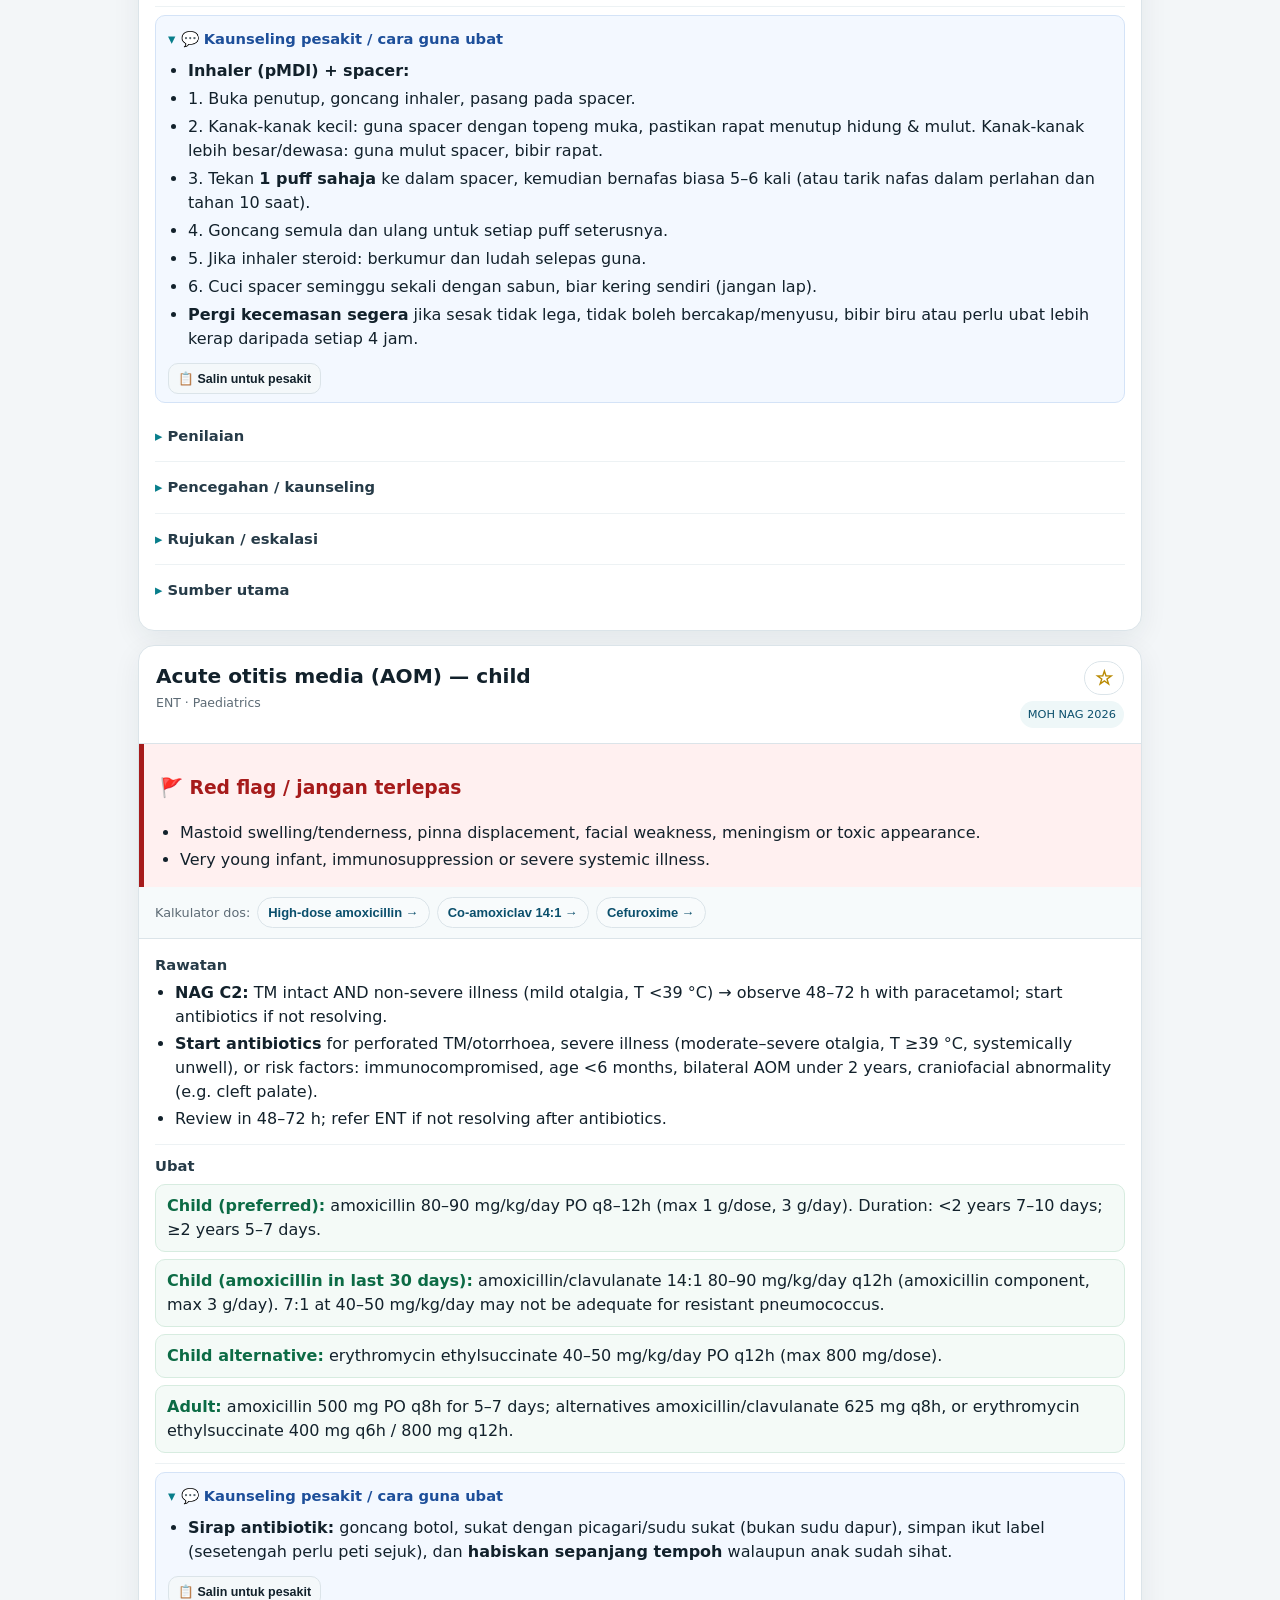
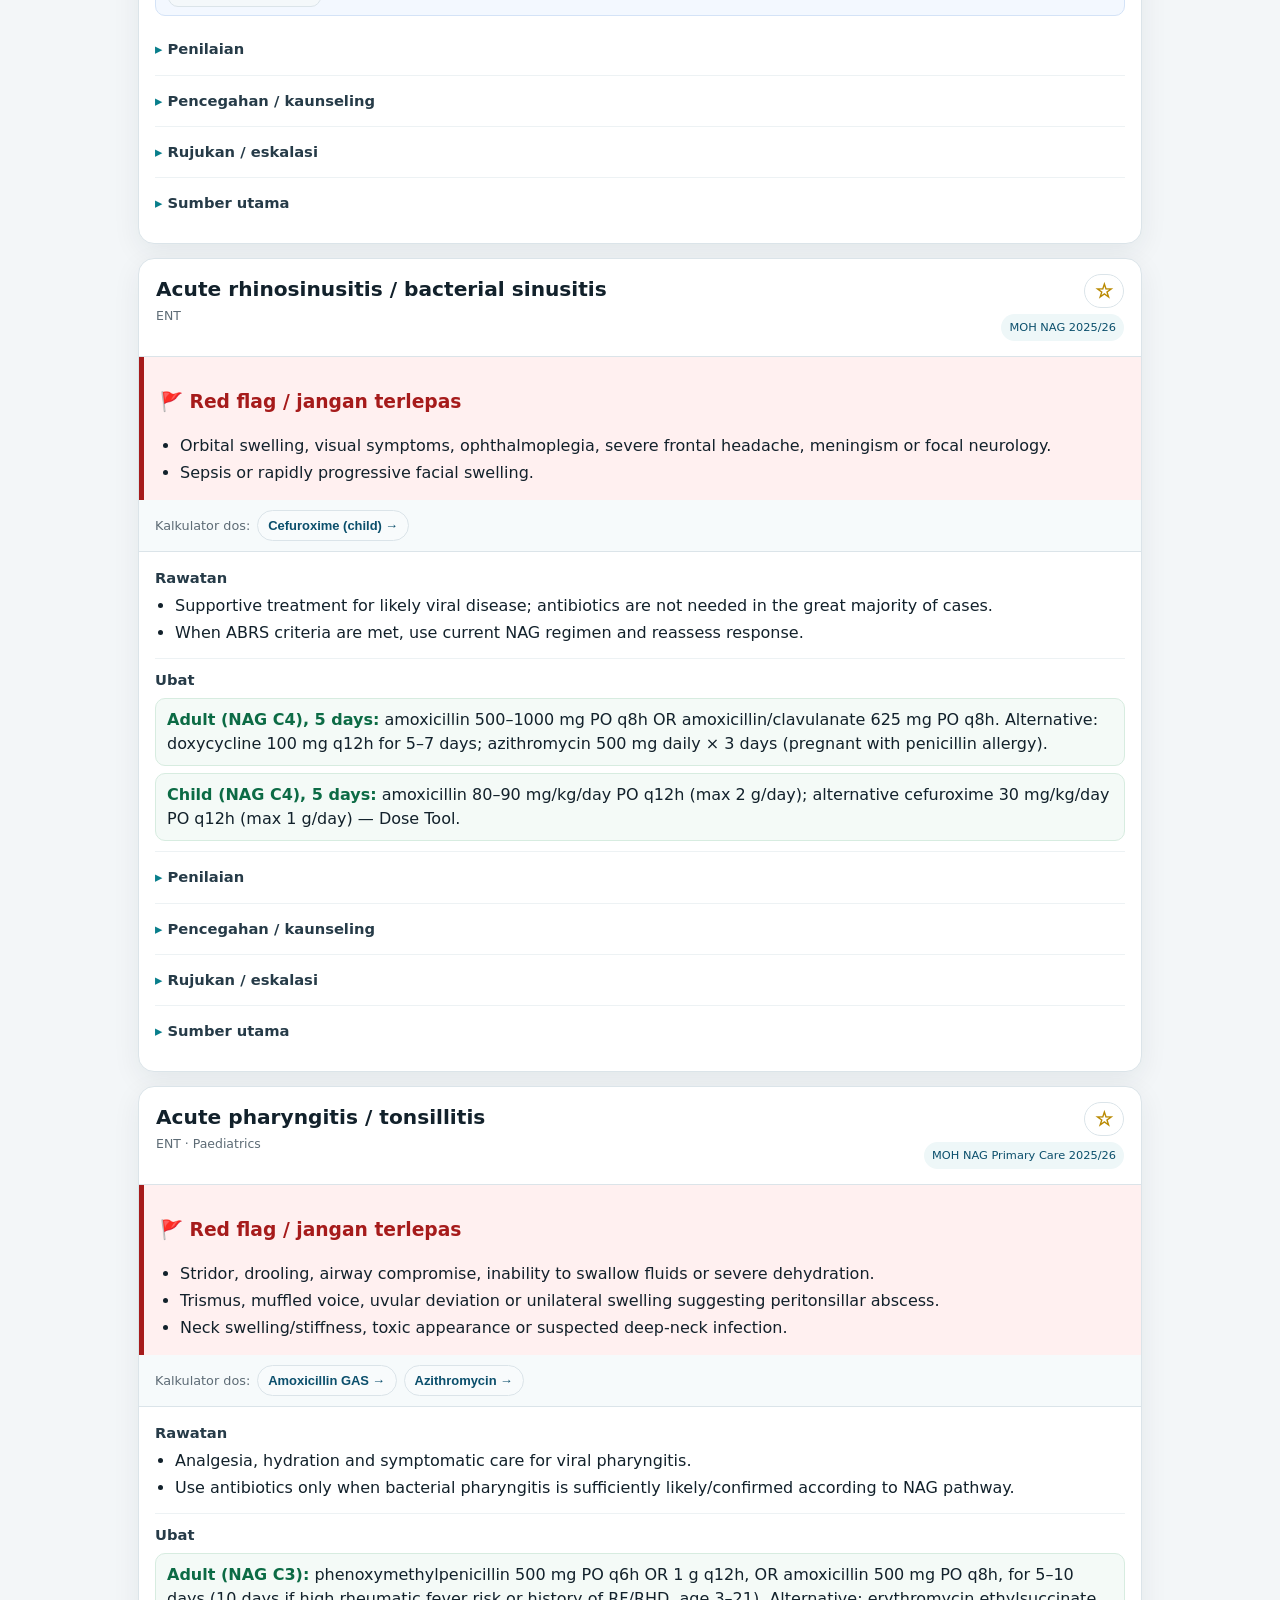
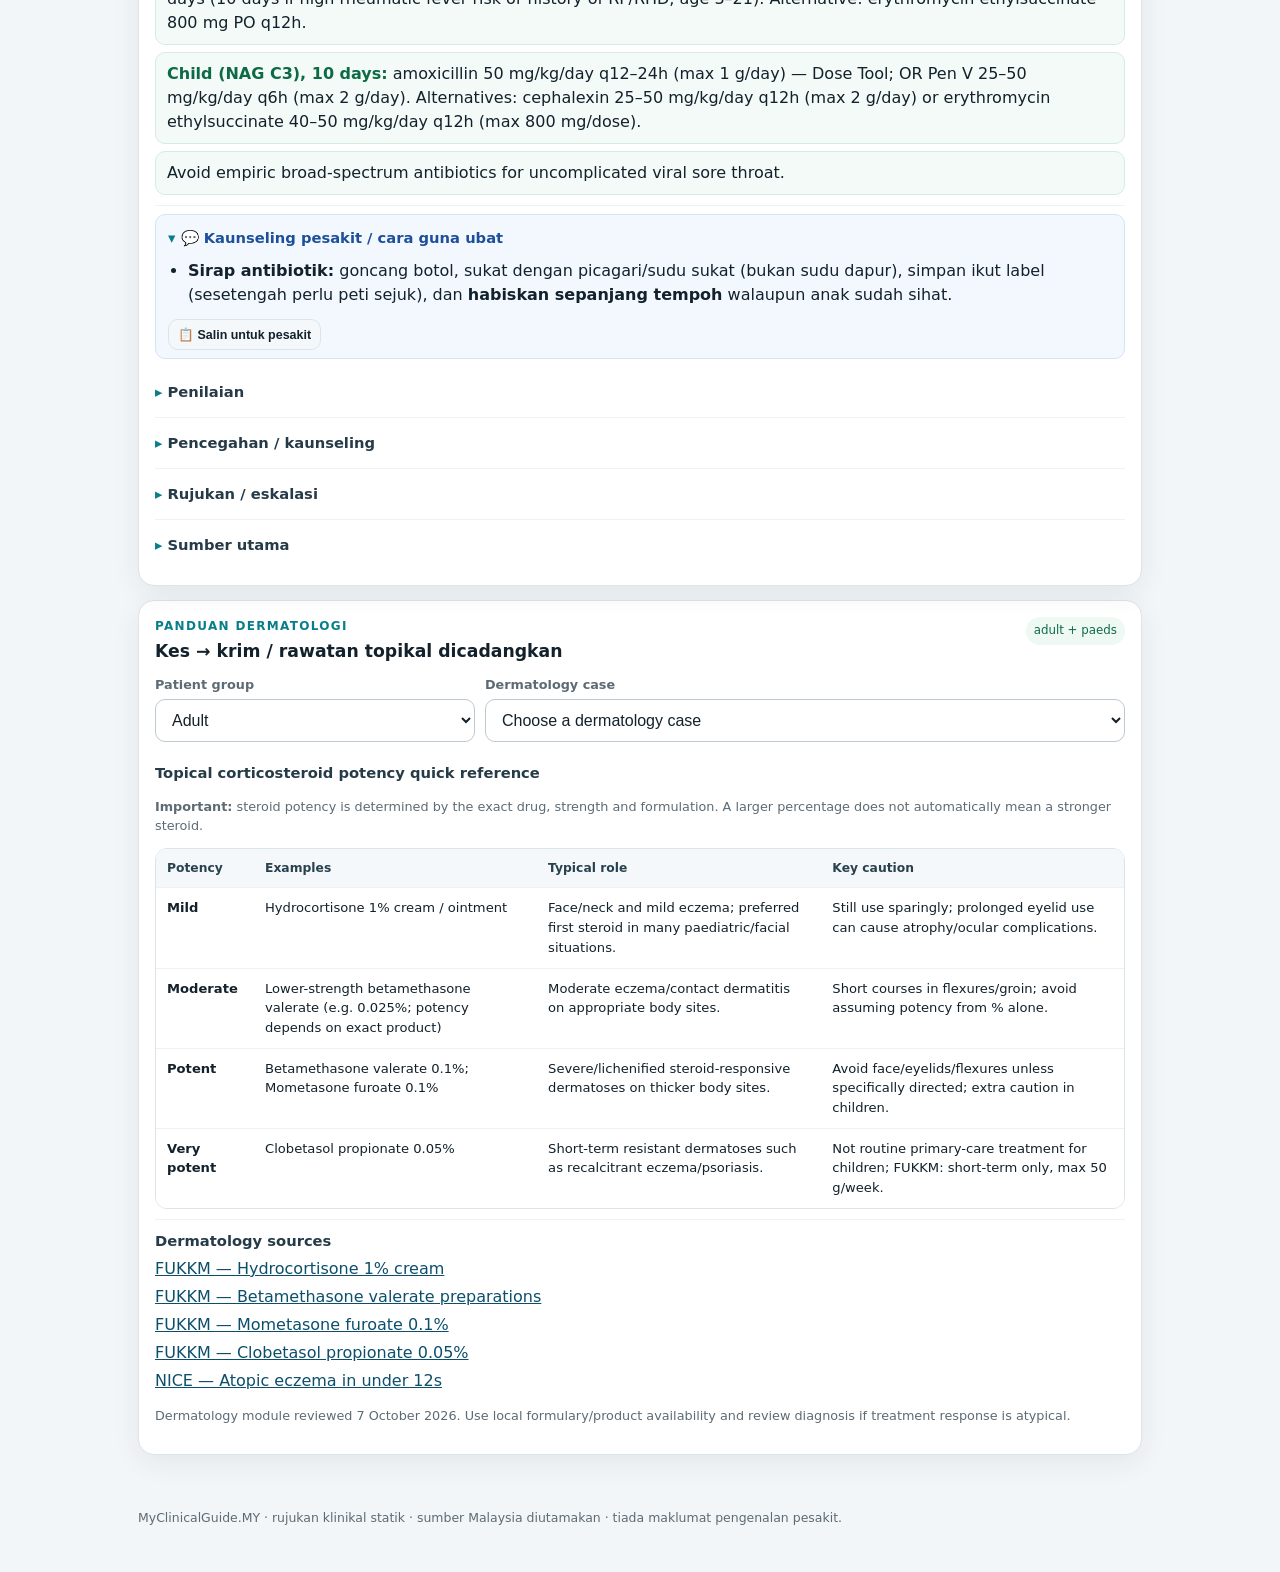
==== commit 2a92fc13: "Add patient counselling (BM/EN) to 39 cards; fuller scabies regimens - counsel.js: how-to-use and sa" ====
--- a/index.html
+++ b/index.html
@@ -10,7 +10,7 @@
   <link rel="manifest" href="manifest.webmanifest" />
   <link rel="icon" href="icon.svg" type="image/svg+xml" />
   <link rel="apple-touch-icon" href="icon.svg" />
-  <link rel="stylesheet" href="styles.css?v=2.8" />
+  <link rel="stylesheet" href="styles.css?v=2.9" />
 </head>
 <body>
   <header class="topbar">
@@ -178,23 +178,24 @@
     <p data-i18n="footer">MyClinicalGuide.MY · static clinician reference · Malaysia-first sources · no patient-identifiable information.</p>
   </footer>
 
-  <script src="i18n.js?v=2.8"></script>
+  <script src="i18n.js?v=2.9"></script>
   <script>window.LOCUM_CASES = [];</script>
-  <script src="cases-respiratory.js?v=2.8"></script>
-  <script src="cases-paeds-asthma.js?v=2.8"></script>
-  <script src="cases-ent.js?v=2.8"></script>
-  <script src="cases-acute.js?v=2.8"></script>
-  <script src="cases-derm1.js?v=2.8"></script>
-  <script src="cases-derm2.js?v=2.8"></script>
-  <script src="cases-msk.js?v=2.8"></script>
-  <script src="cases-locum2.js?v=2.8"></script>
-  <script src="cases-locum3.js?v=2.8"></script>
-  <script src="cases-review2026.js?v=2.8"></script>
-  <script src="cases-pp5.js?v=2.8"></script>
-  <script src="scores.js?v=2.8"></script>
-  <script src="normals.js?v=2.8"></script>
-  <script src="app.js?v=2.8"></script>
-  <script src="derm-guide.js?v=2.8"></script>
+  <script src="cases-respiratory.js?v=2.9"></script>
+  <script src="cases-paeds-asthma.js?v=2.9"></script>
+  <script src="cases-ent.js?v=2.9"></script>
+  <script src="cases-acute.js?v=2.9"></script>
+  <script src="cases-derm1.js?v=2.9"></script>
+  <script src="cases-derm2.js?v=2.9"></script>
+  <script src="cases-msk.js?v=2.9"></script>
+  <script src="cases-locum2.js?v=2.9"></script>
+  <script src="cases-locum3.js?v=2.9"></script>
+  <script src="cases-review2026.js?v=2.9"></script>
+  <script src="cases-pp5.js?v=2.9"></script>
+  <script src="counsel.js?v=2.9"></script>
+  <script src="scores.js?v=2.9"></script>
+  <script src="normals.js?v=2.9"></script>
+  <script src="app.js?v=2.9"></script>
+  <script src="derm-guide.js?v=2.9"></script>
   <script>
     if ("serviceWorker" in navigator) {
       window.addEventListener("load", () => navigator.serviceWorker.register("./sw.js").catch(() => {}));
--- a/styles.css
+++ b/styles.css
@@ -132,3 +132,7 @@
 .nval{font-size:1.1rem;color:var(--brand)}
 .nrange{font-size:.82rem;color:var(--muted);margin-top:3px}
 .nrange .small{display:block}
+details.counsel{background:#f3f8ff;border:1px solid #d4e3f7;border-radius:10px;padding:8px 12px;margin:8px 0}
+details.counsel>summary{color:#1d4f9a}
+details.counsel li{margin:4px 0}
+.counsel-copy{margin-top:8px}
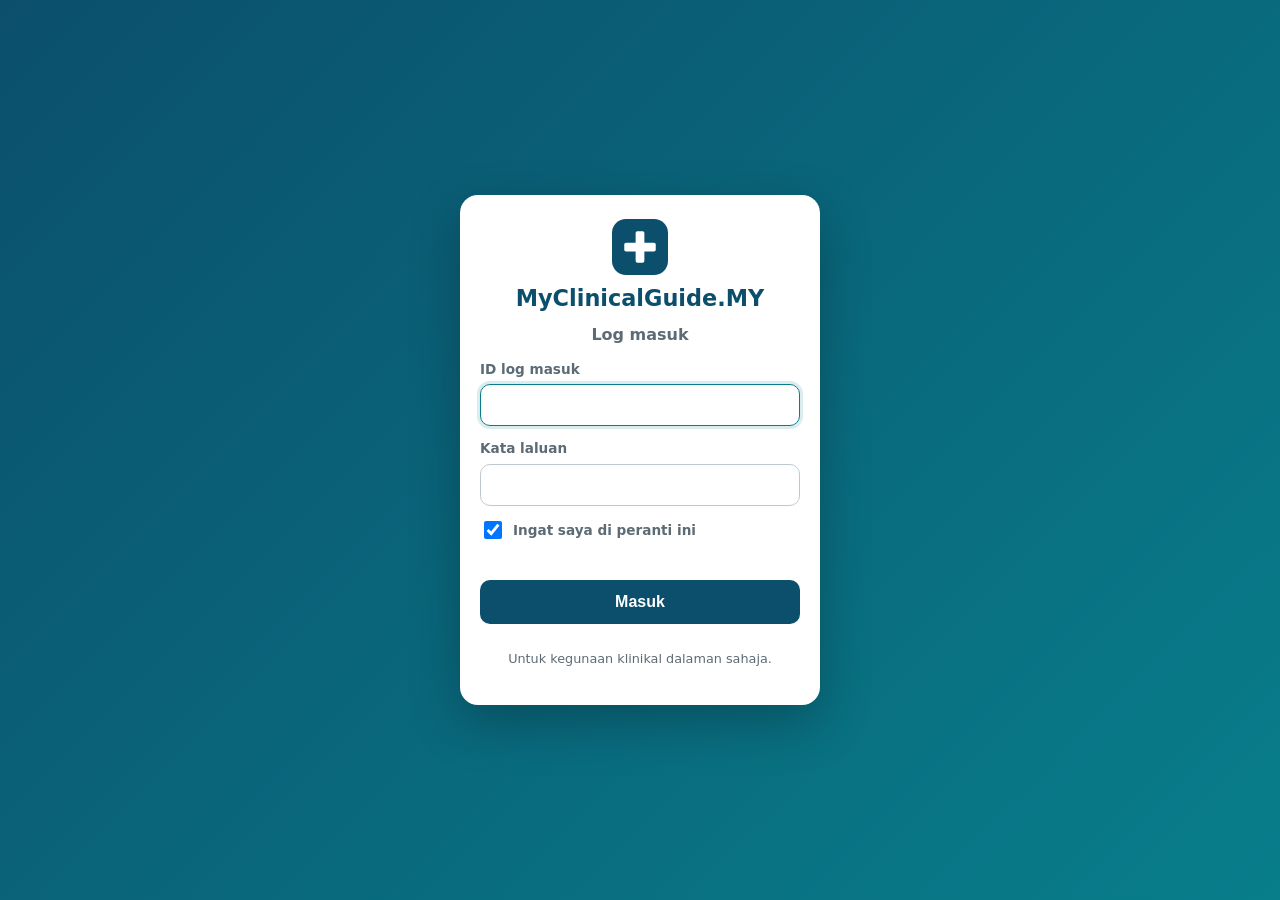
==== commit 30d704a5: "Add login gate (login ID + password) with remember-me and sign-out Client-side gate for the static s" ====
--- a/index.html
+++ b/index.html
@@ -10,9 +10,23 @@
   <link rel="manifest" href="manifest.webmanifest" />
   <link rel="icon" href="icon.svg" type="image/svg+xml" />
   <link rel="apple-touch-icon" href="icon.svg" />
-  <link rel="stylesheet" href="styles.css?v=2.9" />
+  <script src="auth.js?v=2.10"></script>
+  <link rel="stylesheet" href="styles.css?v=2.10" />
 </head>
 <body>
+  <div id="loginGate" class="login-gate" role="dialog" aria-modal="true" aria-labelledby="loginTitle">
+    <form class="login-card" autocomplete="on">
+      <img src="icon.svg" alt="" width="56" height="56">
+      <h1 id="loginTitle">MyClinicalGuide.MY</h1>
+      <p class="login-sub" data-l="title">Log masuk</p>
+      <label><span data-l="id">ID log masuk</span><input name="uid" autocomplete="username" autocapitalize="off" spellcheck="false" required></label>
+      <label><span data-l="pw">Kata laluan</span><input name="pw" type="password" autocomplete="current-password" required></label>
+      <label class="login-remember"><input type="checkbox" name="remember" checked> <span data-l="remember">Ingat saya di peranti ini</span></label>
+      <p class="login-err" role="alert"></p>
+      <button type="submit">Masuk</button>
+      <p class="small" data-l="note">Untuk kegunaan klinikal dalaman sahaja.</p>
+    </form>
+  </div>
   <header class="topbar">
     <div>
       <p class="eyebrow" data-i18n="eyebrow">Malaysia primary-care quick reference</p>
@@ -20,7 +34,7 @@
       <p class="subtitle" data-i18n="subtitle">Search a case, scan red flags, confirm treatment, calculate selected doses, and open the source guideline.</p>
     </div>
     <div class="topbar-side">
-      <div class="badge-row"><span class="review-badge" id="versionBadge">v2.7 · NAG-checked 23 Nov 2026</span><button id="langToggle" class="lang-toggle" type="button" data-i18n-aria="langLabel">EN</button></div>
+      <div class="badge-row"><span class="review-badge" id="versionBadge">v2.7 · NAG-checked 23 Nov 2026</span><button id="langToggle" class="lang-toggle" type="button" data-i18n-aria="langLabel">EN</button><button id="logoutBtn" class="lang-toggle" type="button" onclick="mcgLogout()" data-i18n="logout">Log keluar</button></div>
       <button id="doseToggle" class="dose-toggle" type="button" aria-expanded="false" aria-controls="doseTools">🧮 Dose calculator</button>
       <div class="side-pair">
         <button id="normToggle" class="dose-toggle secondary" type="button" aria-expanded="false" aria-controls="normTools">🩺 Normal values</button>
@@ -178,24 +192,24 @@
     <p data-i18n="footer">MyClinicalGuide.MY · static clinician reference · Malaysia-first sources · no patient-identifiable information.</p>
   </footer>
 
-  <script src="i18n.js?v=2.9"></script>
+  <script src="i18n.js?v=2.10"></script>
   <script>window.LOCUM_CASES = [];</script>
-  <script src="cases-respiratory.js?v=2.9"></script>
-  <script src="cases-paeds-asthma.js?v=2.9"></script>
-  <script src="cases-ent.js?v=2.9"></script>
-  <script src="cases-acute.js?v=2.9"></script>
-  <script src="cases-derm1.js?v=2.9"></script>
-  <script src="cases-derm2.js?v=2.9"></script>
-  <script src="cases-msk.js?v=2.9"></script>
-  <script src="cases-locum2.js?v=2.9"></script>
-  <script src="cases-locum3.js?v=2.9"></script>
-  <script src="cases-review2026.js?v=2.9"></script>
-  <script src="cases-pp5.js?v=2.9"></script>
-  <script src="counsel.js?v=2.9"></script>
-  <script src="scores.js?v=2.9"></script>
-  <script src="normals.js?v=2.9"></script>
-  <script src="app.js?v=2.9"></script>
-  <script src="derm-guide.js?v=2.9"></script>
+  <script src="cases-respiratory.js?v=2.10"></script>
+  <script src="cases-paeds-asthma.js?v=2.10"></script>
+  <script src="cases-ent.js?v=2.10"></script>
+  <script src="cases-acute.js?v=2.10"></script>
+  <script src="cases-derm1.js?v=2.10"></script>
+  <script src="cases-derm2.js?v=2.10"></script>
+  <script src="cases-msk.js?v=2.10"></script>
+  <script src="cases-locum2.js?v=2.10"></script>
+  <script src="cases-locum3.js?v=2.10"></script>
+  <script src="cases-review2026.js?v=2.10"></script>
+  <script src="cases-pp5.js?v=2.10"></script>
+  <script src="counsel.js?v=2.10"></script>
+  <script src="scores.js?v=2.10"></script>
+  <script src="normals.js?v=2.10"></script>
+  <script src="app.js?v=2.10"></script>
+  <script src="derm-guide.js?v=2.10"></script>
   <script>
     if ("serviceWorker" in navigator) {
       window.addEventListener("load", () => navigator.serviceWorker.register("./sw.js").catch(() => {}));
--- a/styles.css
+++ b/styles.css
@@ -136,3 +136,16 @@
 details.counsel>summary{color:#1d4f9a}
 details.counsel li{margin:4px 0}
 .counsel-copy{margin-top:8px}
+/* login gate */
+.login-gate{display:none}
+html.locked .login-gate{display:flex;position:fixed;inset:0;z-index:1000;align-items:center;justify-content:center;padding:16px;background:linear-gradient(135deg,var(--brand),var(--brand2))}
+html.locked body>header,html.locked body>main,html.locked body>footer{display:none}
+.login-card{background:#fff;border-radius:18px;padding:24px 20px;width:100%;max-width:360px;box-shadow:0 18px 50px rgba(0,0,0,.25);display:grid;gap:12px;text-align:center}
+.login-card img{margin:0 auto;border-radius:14px}
+.login-card h1{font-size:1.4rem;color:var(--brand);margin:0}
+.login-sub{margin:0;color:var(--muted);font-weight:700}
+.login-card label{text-align:left;font-size:.85rem;font-weight:750;color:var(--muted);display:grid;gap:5px}
+.login-card .login-remember{display:flex;align-items:center;gap:8px;font-weight:600}
+.login-remember input{width:18px;height:18px}
+.login-card button[type=submit]{background:var(--brand);color:#fff;padding:13px;font-size:1rem}
+.login-err{color:var(--danger);font-weight:700;margin:0;min-height:1em;font-size:.88rem}
